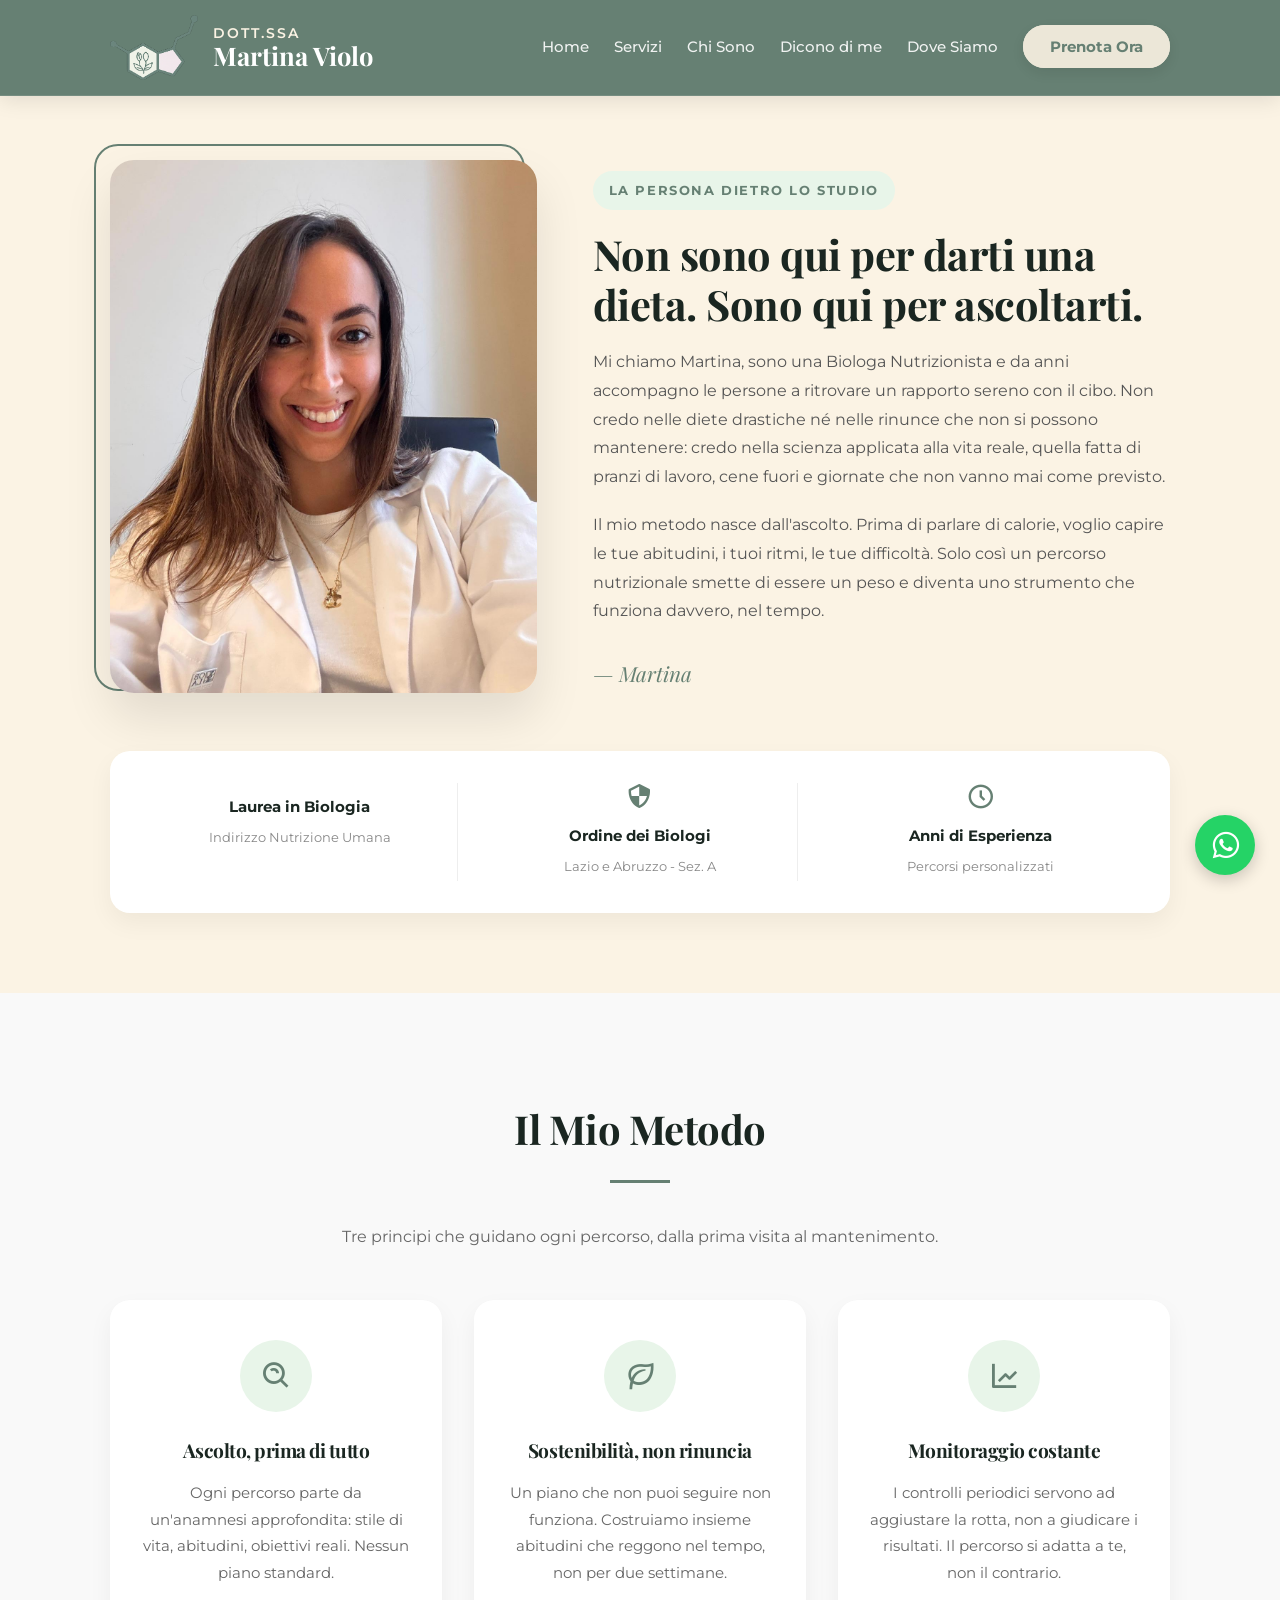
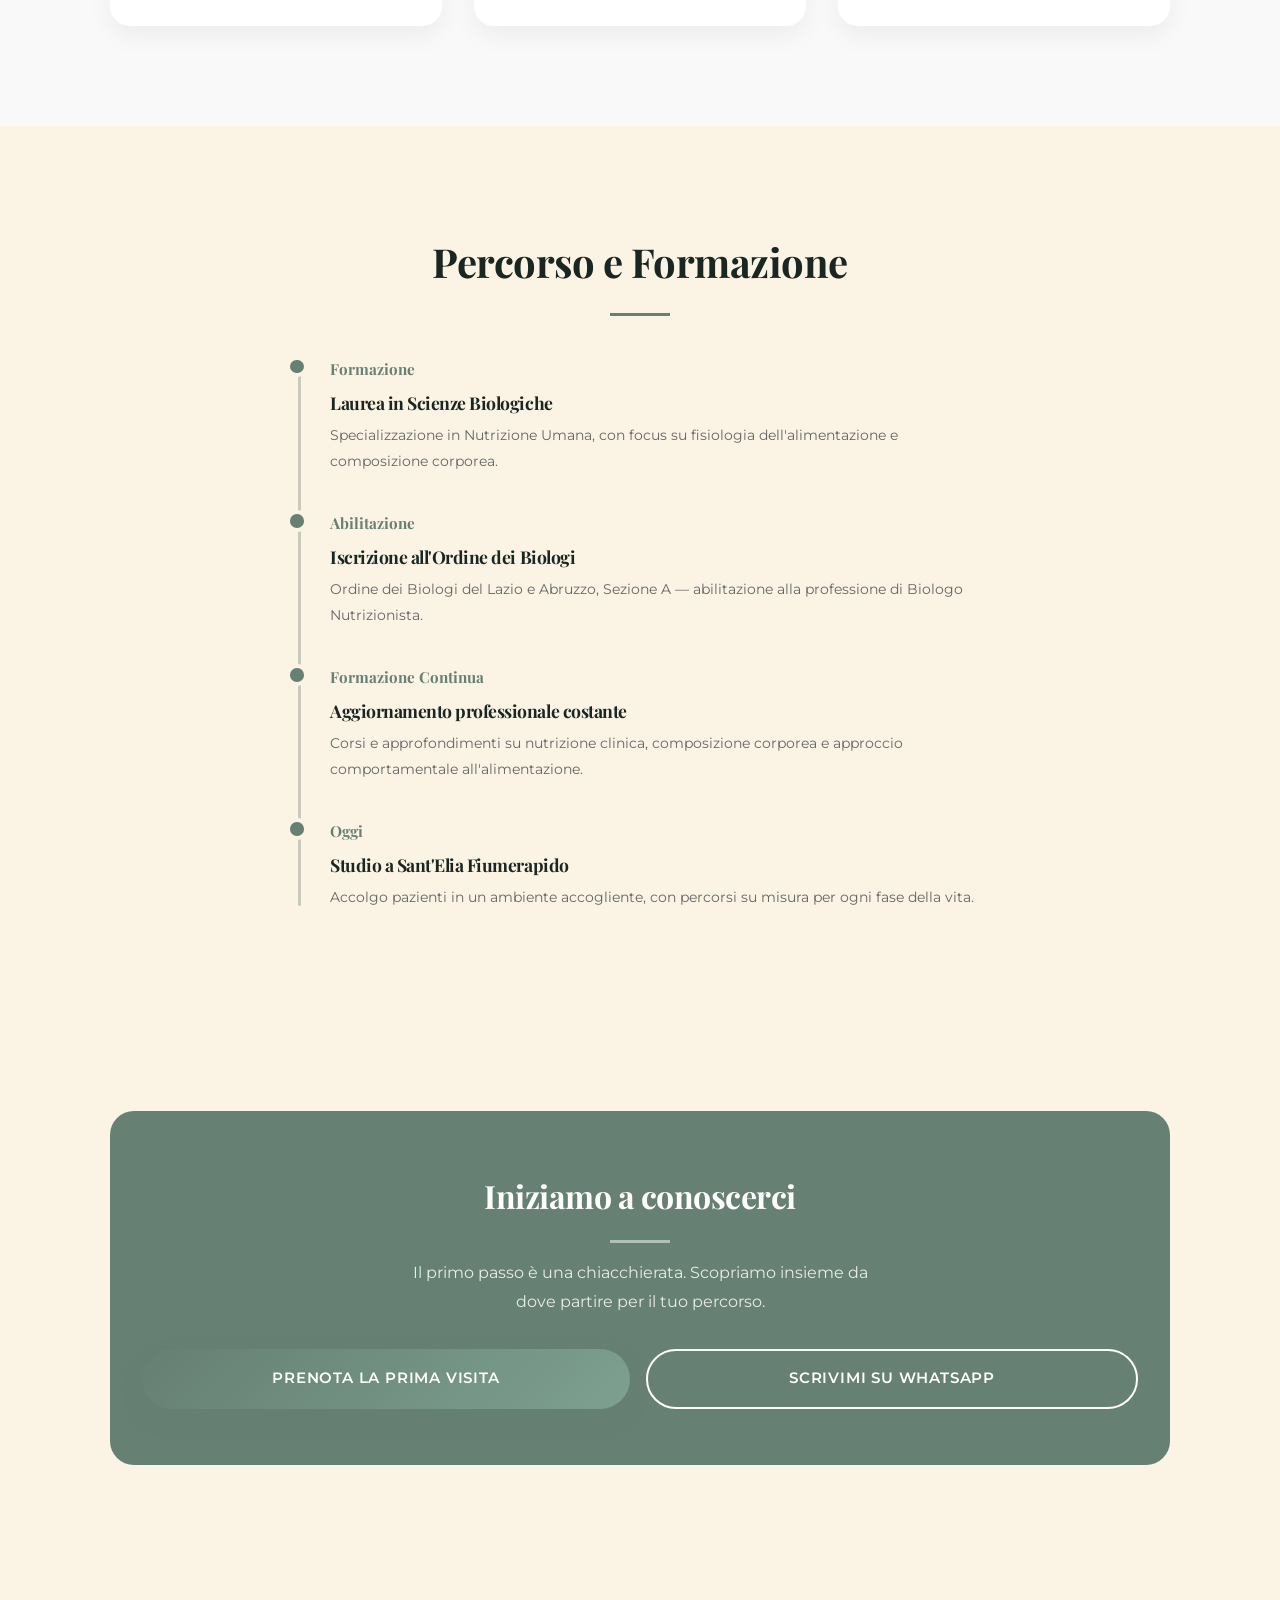
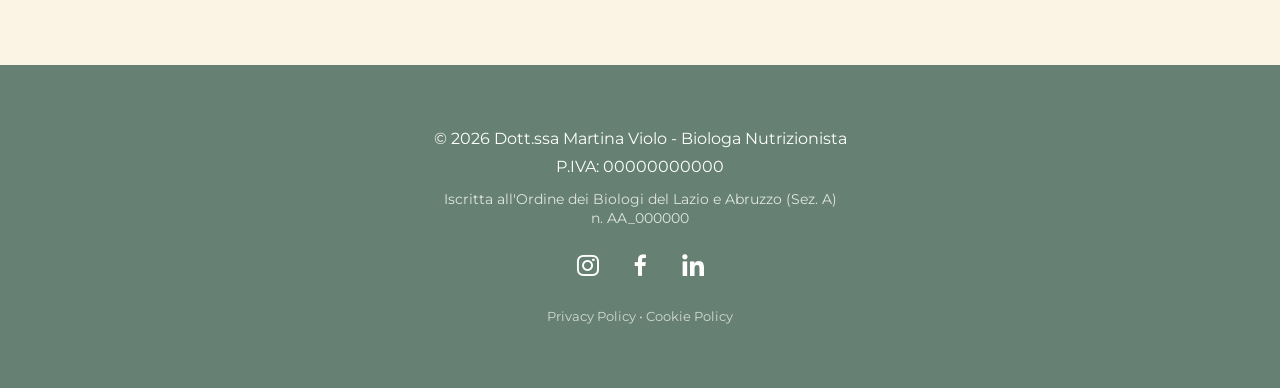
==== chi-sono.html @ 7b3d0c50 "Add files via upload" ====
<!DOCTYPE html>
<html lang="it">
<head>
    <meta charset="UTF-8">
    <meta name="viewport" content="width=device-width, initial-scale=1.0">
    <title>Chi Sono - Dott.ssa Martina Violo</title>
    <meta name="description" content="Scopri il percorso, la formazione e il metodo della Dott.ssa Martina Violo, Biologa Nutrizionista a Sant'Elia Fiumerapido.">
    <link rel="icon" type="image/png" href="img/favicon.png">
    <link rel="stylesheet" href="style.css">

    <link href="https://fonts.googleapis.com/css2?family=Montserrat:wght@300;400;600&family=Playfair+Display:ital,wght@0,400;0,700;1,400&display=swap" rel="stylesheet">

    <link href='https://unpkg.com/boxicons@2.1.4/css/boxicons.min.css' rel='stylesheet'>
    <link href="https://unpkg.com/aos@2.3.1/dist/aos.css" rel="stylesheet">

    <style>
        /* ============================================================
           STILE SPECIFICO PAGINA CHI SONO
           Riusa le variabili visive del sito: verde #668073, crema #FBF3E4,
           Playfair Display per i titoli, Montserrat per il corpo testo.
           ============================================================ */

        /* --- 1. HERO CHI SONO (foto + intro) --- */
        .about-hero {
            padding: 4rem 0 5rem;
        }
        .about-hero-grid {
            display: grid;
            grid-template-columns: 0.85fr 1.15fr;
            gap: 3.5rem;
            align-items: center;
        }
        .about-hero-photo {
            position: relative;
        }
        .about-hero-photo img {
            width: 100%;
            border-radius: 1.5rem;
            box-shadow: 0 1.5rem 3rem rgba(0,0,0,0.1);
            aspect-ratio: 4/5;
            object-fit: cover;
        }
        .about-hero-photo::before {
            content: '';
            position: absolute;
            top: -1rem; left: -1rem;
            width: 100%; height: 100%;
            border: 2px solid #668073;
            border-radius: 1.5rem;
            z-index: -1;
        }
        .about-hero-text .header-badge { margin-bottom: 1.2rem; }
        .about-hero-text h1 {
            font-size: 2.6rem;
            text-align: left;
            margin-bottom: 1.2rem;
            line-height: 1.2;
        }
        .about-hero-text p {
            color: #555;
            margin-bottom: 1.2rem;
        }
        .about-hero-text p:last-of-type { margin-bottom: 1.8rem; }
        .about-signature {
            font-family: 'Playfair Display', serif;
            font-style: italic;
            font-size: 1.3rem;
            color: #668073;
        }

        /* --- 2. STRISCIA CREDENZIALI --- */
        .credentials-strip {
            background: #FFFFFF;
            border-radius: 1.25rem;
            padding: 2rem;
            display: grid;
            grid-template-columns: repeat(3, 1fr);
            gap: 1.5rem;
            box-shadow: 0 0.625rem 1.56rem rgba(0,0,0,0.05);
            margin-top: 3rem;
        }
        .credential-item {
            text-align: center;
            padding: 0 1rem;
            border-right: 1px solid #eee;
        }
        .credential-item:last-child { border-right: none; }
        .credential-item i {
            font-size: 1.8rem;
            color: #668073;
            margin-bottom: 0.6rem;
            display: block;
        }
        .credential-item strong {
            display: block;
            color: #1A2621;
            font-size: 0.95rem;
            margin-bottom: 0.2rem;
        }
        .credential-item span {
            font-size: 0.8rem;
            color: #888;
        }

        /* --- 3. IL METODO (filosofia in 3 pilastri) --- */
        .method-grid {
            display: grid;
            grid-template-columns: repeat(3, 1fr);
            gap: 2rem;
        }
        .method-card {
            background: #FFFFFF;
            padding: 2.5rem 2rem;
            border-radius: 1.25rem;
            text-align: center;
            box-shadow: 0 0.625rem 1.56rem rgba(0,0,0,0.05);
            transition: transform 0.3s ease;
        }
        .method-card:hover { transform: translateY(-0.4rem); }
        .method-icon {
            width: 4.5rem; height: 4.5rem;
            background: #E8F5E9;
            border-radius: 50%;
            display: flex; align-items: center; justify-content: center;
            margin: 0 auto 1.3rem;
        }
        .method-icon i { font-size: 2rem; color: #668073; }
        .method-card h3 { font-size: 1.2rem; margin-bottom: 0.8rem; }
        .method-card p { color: #666; font-size: 0.92rem; }

        /* --- 4. PERCORSO DI FORMAZIONE (timeline) --- */
        .timeline {
            max-width: 700px;
            margin: 0 auto;
            position: relative;
            padding-left: 2.5rem;
        }
        .timeline::before {
            content: '';
            position: absolute;
            left: 0.5rem; top: 0.3rem; bottom: 0.3rem;
            width: 3px;
            background: #668073;
            opacity: 0.35;
            border-radius: 2px;
        }
        .timeline-item {
            position: relative;
            padding-bottom: 2.2rem;
        }
        .timeline-item:last-child { padding-bottom: 0; }
        .timeline-item::before {
            content: '';
            position: absolute;
            left: -2.5rem; top: 0.25rem;
            width: 0.85rem; height: 0.85rem;
            background: #668073;
            border-radius: 50%;
            box-shadow: 0 0 0 4px #FBF3E4;
        }
        .timeline-year {
            font-family: 'Playfair Display', serif;
            font-weight: 700;
            color: #668073;
            font-size: 0.95rem;
            margin-bottom: 0.2rem;
        }
        .timeline-item h4 {
            font-size: 1.1rem;
            color: #1A2621;
            margin-bottom: 0.3rem;
        }
        .timeline-item p {
            color: #666;
            font-size: 0.9rem;
            margin: 0;
        }

        /* --- 5. CTA FINALE --- */
        .about-cta {
            background: #668073;
            border-radius: 1.5rem;
            padding: 3.5rem 2rem;
            text-align: center;
            color: white;
        }
        .about-cta h2 {
            color: white;
            font-size: 2rem;
            margin-bottom: 1rem;
        }
        .about-cta h2::after { background: #FFFFFF; opacity: 0.5; }
        .about-cta p {
            color: rgba(255,255,255,0.85);
            max-width: 480px;
            margin: 0 auto 2rem;
        }
        .about-cta-buttons {
            display: flex;
            gap: 1rem;
            justify-content: center;
            flex-wrap: wrap;
        }
        .about-cta a.btn-outline {
            background: transparent;
            border: 2px solid #ffffff;
            color: #ffffff;
        }
        .about-cta a.btn-outline:hover {
            background: #ffffff;
            color: #668073;
            border-color: #ffffff;
        }

        /* --- RESPONSIVE --- */
        @media (max-width: 900px) {
            .about-hero-grid { grid-template-columns: 1fr; gap: 2rem; }
            .about-hero-photo { max-width: 360px; margin: 0 auto; }
            .about-hero-text h1 { text-align: center; font-size: 2.1rem; }
            .about-hero-text { text-align: center; }
            .credentials-strip { grid-template-columns: 1fr; }
            .credential-item { border-right: none; border-bottom: 1px solid #eee; padding-bottom: 1.2rem; }
            .credential-item:last-child { border-bottom: none; padding-bottom: 0; }
            .method-grid { grid-template-columns: 1fr; }
        }
    </style>
</head>
<body>

    <header>
        <div class="container">
            <a href="index.html" class="logo-link">
                <img src="img/logo.png" alt="Logo" class="logo-img">
                <div class="brand-text">
                    <span class="dott-title">Dott.ssa</span>
                    <span class="brand-name">Martina Violo</span>
                </div>
            </a>

            <div class="menu-toggle" id="mobile-menu">
                <i class='bx bx-menu'></i>
            </div>

            <nav class="nav-menu">
                <ul>
                    <li><a href="index.html">Home</a></li>
                    <li><a href="servizi.html">Servizi</a></li>
                    <li><a href="chi-sono.html" class="active">Chi Sono</a></li>
                    <li><a href="index.html#recensioni">Dicono di me</a></li>
                    <li><a href="index.html#contatti">Dove Siamo</a></li>
                    <li><a href="index.html#prenota" class="btn-prenota">Prenota Ora</a></li>
                </ul>
            </nav>
        </div>
    </header>

    <!-- ============================================================
         1. HERO: foto + presentazione diretta
         ============================================================ -->
    <section class="section-content about-hero">
        <div class="container">
            <div class="about-hero-grid">
                <div class="about-hero-photo" data-aos="zoom-in">
                    <img src="img/martina.jpeg" alt="Dott.ssa Martina Violo, Biologa Nutrizionista">
                </div>
                <div class="about-hero-text" data-aos="fade-up">
                    <span class="header-badge">La persona dietro lo studio</span>
                    <h1>Non sono qui per darti una dieta. Sono qui per ascoltarti.</h1>
                    <p>
                        Mi chiamo Martina, sono una Biologa Nutrizionista e da anni accompagno
                        le persone a ritrovare un rapporto sereno con il cibo. Non credo nelle
                        diete drastiche né nelle rinunce che non si possono mantenere: credo
                        nella scienza applicata alla vita reale, quella fatta di pranzi di
                        lavoro, cene fuori e giornate che non vanno mai come previsto.
                    </p>
                    <p>
                        Il mio metodo nasce dall'ascolto. Prima di parlare di calorie, voglio
                        capire le tue abitudini, i tuoi ritmi, le tue difficoltà. Solo così un
                        percorso nutrizionale smette di essere un peso e diventa uno strumento
                        che funziona davvero, nel tempo.
                    </p>
                    <span class="about-signature">— Martina</span>
                </div>
            </div>

            <div class="credentials-strip" data-aos="fade-up" data-aos-delay="100">
                <div class="credential-item">
                    <i class='bx bx-graduation'></i>
                    <strong>Laurea in Biologia</strong>
                    <span>Indirizzo Nutrizione Umana</span>
                </div>
                <div class="credential-item">
                    <i class='bx bx-shield-quarter'></i>
                    <strong>Ordine dei Biologi</strong>
                    <span>Lazio e Abruzzo - Sez. A</span>
                </div>
                <div class="credential-item">
                    <i class='bx bx-time-five'></i>
                    <strong>Anni di Esperienza</strong>
                    <span>Percorsi personalizzati</span>
                </div>
            </div>
        </div>
    </section>

    <!-- ============================================================
         2. IL METODO: tre pilastri della filosofia di lavoro
         ============================================================ -->
    <section class="section-content" style="background-color: #f9f9f9;">
        <div class="container">
            <h2 data-aos="fade-up">Il Mio Metodo</h2>
            <p style="text-align:center; max-width:600px; margin:0 auto 3rem auto; color:#666;" data-aos="fade-up" data-aos-delay="100">
                Tre principi che guidano ogni percorso, dalla prima visita al mantenimento.
            </p>

            <div class="method-grid">
                <div class="method-card" data-aos="fade-up">
                    <div class="method-icon"><i class='bx bx-search-alt'></i></div>
                    <h3>Ascolto, prima di tutto</h3>
                    <p>Ogni percorso parte da un'anamnesi approfondita: stile di vita, abitudini, obiettivi reali. Nessun piano standard.</p>
                </div>
                <div class="method-card" data-aos="fade-up" data-aos-delay="150">
                    <div class="method-icon"><i class='bx bx-leaf'></i></div>
                    <h3>Sostenibilità, non rinuncia</h3>
                    <p>Un piano che non puoi seguire non funziona. Costruiamo insieme abitudini che reggono nel tempo, non per due settimane.</p>
                </div>
                <div class="method-card" data-aos="fade-up" data-aos-delay="300">
                    <div class="method-icon"><i class='bx bx-line-chart'></i></div>
                    <h3>Monitoraggio costante</h3>
                    <p>I controlli periodici servono ad aggiustare la rotta, non a giudicare i risultati. Il percorso si adatta a te, non il contrario.</p>
                </div>
            </div>
        </div>
    </section>

    <!-- ============================================================
         3. PERCORSO DI FORMAZIONE: timeline verticale
         ============================================================ -->
    <section class="section-content">
        <div class="container">
            <h2 data-aos="fade-up">Percorso e Formazione</h2>

            <div class="timeline" data-aos="fade-up" data-aos-delay="100">
                <div class="timeline-item">
                    <div class="timeline-year">Formazione</div>
                    <h4>Laurea in Scienze Biologiche</h4>
                    <p>Specializzazione in Nutrizione Umana, con focus su fisiologia dell'alimentazione e composizione corporea.</p>
                </div>
                <div class="timeline-item">
                    <div class="timeline-year">Abilitazione</div>
                    <h4>Iscrizione all'Ordine dei Biologi</h4>
                    <p>Ordine dei Biologi del Lazio e Abruzzo, Sezione A — abilitazione alla professione di Biologo Nutrizionista.</p>
                </div>
                <div class="timeline-item">
                    <div class="timeline-year">Formazione Continua</div>
                    <h4>Aggiornamento professionale costante</h4>
                    <p>Corsi e approfondimenti su nutrizione clinica, composizione corporea e approccio comportamentale all'alimentazione.</p>
                </div>
                <div class="timeline-item">
                    <div class="timeline-year">Oggi</div>
                    <h4>Studio a Sant'Elia Fiumerapido</h4>
                    <p>Accolgo pazienti in un ambiente accogliente, con percorsi su misura per ogni fase della vita.</p>
                </div>
            </div>
        </div>
    </section>

    <!-- ============================================================
         4. CTA FINALE: invito alla prenotazione
         ============================================================ -->
    <section class="section-content">
        <div class="container">
            <div class="about-cta" data-aos="zoom-in">
                <h2>Iniziamo a conoscerci</h2>
                <p>Il primo passo è una chiacchierata. Scopriamo insieme da dove partire per il tuo percorso.</p>
                <div class="about-cta-buttons">
                    <a href="index.html#prenota" class="btn">Prenota la Prima Visita</a>
                    <a href="https://wa.me/393472796818?text=Salve%20Dott.ssa%20Violo,%20vorrei%20saperne%20di%20pi%C3%B9%20sul%20suo%20metodo." target="_blank" class="btn-outline">Scrivimi su WhatsApp</a>
                </div>
            </div>
        </div>
    </section>

    <footer>
        <div class="container">
            <div class="footer-content">
                <p>&copy; <span id="current-year"></span> Dott.ssa Martina Violo - Biologa Nutrizionista</p>
                <p class="p-iva">P.IVA: 00000000000</p>

                <p class="albo-text">
                    Iscritta all'Ordine dei Biologi del Lazio e Abruzzo (Sez. A) <br>
                    n. AA_000000
                </p>

                <div class="social-icons">
                    <a href="https://www.instagram.com/iltuoprofilo" target="_blank" title="Instagram">
                        <i class='bx bxl-instagram'></i>
                    </a>
                    <a href="https://www.facebook.com/iltuoprofilo" target="_blank" title="Facebook">
                        <i class='bx bxl-facebook'></i>
                    </a>
                    <a href="https://www.linkedin.com/in/iltuoprofilo" target="_blank" title="LinkedIn">
                        <i class='bx bxl-linkedin'></i>
                    </a>
                </div>

                <ul class="footer-links">
                    <li><a href="privacy.html">Privacy Policy</a> &bull; <a href="privacy.html#cookie-policy">Cookie Policy</a></li>
                </ul>
            </div>
        </div>
    </footer>

    <a href="https://wa.me/393472796818?text=Salve%20Dott.ssa%20Violo,%20vorrei%20informazioni." class="whatsapp-float" target="_blank">
        <i class='bx bxl-whatsapp'></i>
        <span class="whatsapp-msg">Scrivimi su WhatsApp</span>
    </a>

    <div class="mobile-sticky-bar">
        <a href="https://wa.me/393472796818" class="btn-sticky-whatsapp"><i class='bx bxl-whatsapp'></i> WhatsApp</a>
        <a href="index.html#prenota" class="btn-sticky-book">📅 Prenota Ora</a>
    </div>

    <script src="https://unpkg.com/aos@2.3.1/dist/aos.js"></script>
    <script>
      AOS.init({ duration: 1000, once: true, offset: 50 });
    </script>
    <script>
        const yearSpan = document.getElementById('current-year');
        if (yearSpan) yearSpan.textContent = new Date().getFullYear();

        const menuToggle = document.getElementById('mobile-menu');
        const navMenu = document.querySelector('.nav-menu');
        if (menuToggle) {
            menuToggle.addEventListener('click', () => {
                navMenu.classList.toggle('active');
                const icon = menuToggle.querySelector('i');
                if (navMenu.classList.contains('active')) {
                    icon.classList.remove('bx-menu'); icon.classList.add('bx-x');
                } else {
                    icon.classList.remove('bx-x'); icon.classList.add('bx-menu');
                }
            });
        }
    </script>

</body>
</html>
---- style.css ----
/* -----------------------------------------------------------
   FILE: style.css - VERSIONE DEFINITIVA (PULITA & FUNZIONANTE)
   ----------------------------------------------------------- */

/* --- 0. LOGICA ANTI-FLASH (FIX DISSOLVENZA) --- */

/* Stato Normale (Sito Visibile): Attiva la transizione */
body > *:not(#preloader) {
    opacity: 1;
    visibility: visible;
    transition: opacity 1.5s ease, visibility 1.5s ease;
}

/* Stato Caricamento (Sito Nascosto): Nascondi tutto subito */
body.is-loading > *:not(#preloader) {
    opacity: 0;
    visibility: hidden;
    transition: none; /* Nessun ritardo nel nascondere */
}

/* Quando togliamo la classe, il sito appare */
body {
    transition: opacity 1s ease;
}

/* --- 1. RESET E BASE --- */
* { margin: 0; padding: 0; box-sizing: border-box; }
html { scroll-behavior: smooth; overflow-x: hidden; font-size: 16px; }

body {
    font-family: 'Montserrat', sans-serif;
    background-color: #FBF3E4;
    /* Texture Carta */
    background-image: url("https://www.transparenttextures.com/patterns/cream-paper.png");
    background-attachment: fixed;
    color: #4a4a4a;
    line-height: 1.8;
    height: auto;
    overflow-x: hidden;
    position: relative;
}

h1, h2, h3, h4 {
    font-family: 'Playfair Display', serif;
    color: #1A2621;
    margin-top: 0;
    letter-spacing: -0.03rem;
}

strong, b { color: #668073; font-weight: 700; }

h2 {
    font-size: 2.5rem; text-align: center; margin-bottom: 2.5rem;
    position: relative; width: 100%;
}
h2::after {
    content: ''; display: block; width: 3.75rem; height: 0.2rem;
    background: #668073; margin: 0.94rem auto 0;
}

.container { max-width: 68.75rem; margin: 0 auto; padding: 0 1.25rem; }

/* --- 2. HEADER E NAVIGAZIONE --- */
header {
    background-color: #668073;
    backdrop-filter: blur(10px); -webkit-backdrop-filter: blur(10px);
    padding: 0.94rem 0;
    position: sticky; top: 0; z-index: 1000;
    box-shadow: 0 0.25rem 1.25rem rgba(0,0,0,0.1);
    border-bottom: 1px solid rgba(255,255,255,0.1);
}
header .container { display: flex; justify-content: space-between; align-items: center; }

.logo-link { display: flex; align-items: center; gap: 0.94rem; text-decoration: none; }
.logo-img { height: 4.06rem; width: auto; transition: transform 0.3s ease; }
.logo-link:hover .logo-img { transform: rotate(-10deg) scale(1.1); }

.brand-text { display: flex; flex-direction: column; justify-content: center; line-height: 1.1; }
.dott-title { font-family: 'Montserrat', sans-serif; font-size: 0.85rem; text-transform: uppercase; letter-spacing: 0.125rem; color: #FBF3E4; font-weight: 600; }
.brand-name { font-family: 'Playfair Display', serif; font-size: 1.6rem; font-weight: 700; color: #FFFFFF; }

/* Menu Desktop */
.nav-menu ul { list-style: none; display: flex; gap: 1.56rem; align-items: center; }
.nav-menu a { text-decoration: none; color: #FFFFFF; font-weight: 500; position: relative; padding-bottom: 0.3rem; font-size: 0.95rem; opacity: 0.9; }
.nav-menu a:hover { opacity: 1; }
.nav-menu a::after { content: ''; position: absolute; width: 0; height: 2px; bottom: 0; left: 0; background-color: #FBF3E4; transition: width 0.3s ease-in-out; }
.nav-menu a:hover::after { width: 100%; }

.menu-toggle { display: none; font-size: 2rem; color: #FFFFFF; cursor: pointer; }

.nav-menu .btn-prenota {
    background: #FBF3E4; color: #668073 !important; padding: 0.625rem 1.56rem;
    border-radius: 1.56rem; font-weight: 700; border: 2px solid #FBF3E4; 
    box-shadow: 0 0.3rem 0.94rem rgba(0,0,0,0.1); transition: all 0.3s;
}
.nav-menu .btn-prenota:hover {
    transform: translateY(-0.125rem); background: transparent;
    color: #FFFFFF !important; border: 2px solid #FFFFFF;
}
.nav-menu .btn-prenota::after { display: none !important; }

/* --- 3. HERO SECTION --- */
#hero { background-color: transparent; padding: 6.25rem 0 5rem 0; position: relative; overflow: hidden; }
.hero-container { display: flex; align-items: center; justify-content: space-between; gap: 3.125rem; }
.hero-text { flex: 1; animation: fadeUp 1s ease-out; }
.hero-text h1 { font-size: 3rem; line-height: 1.1; margin-bottom: 1.25rem; color: #2F3E35; }
.hero-text p { font-size: 1.1rem; color: #4a5e54; margin-bottom: 1.875rem; }

.hero-buttons { 
    display: flex; gap: 0.625rem; flex-wrap: nowrap; 
    align-items: center; width: 100%; justify-content: flex-start; /* Corretto allineamento */
}

.hero-image-wrapper { flex: 1; position: relative; display: flex; justify-content: center; }
.hero-img {
    width: 100%; max-width: 25rem; border-radius: 1.875rem 0 1.875rem 0;
    box-shadow: 1.25rem 1.25rem 0px rgba(102, 128, 115, 0.15);
    z-index: 2; position: relative; transition: transform 0.5s;
}
.hero-img:hover { transform: scale(1.02); }
.blob-bg {
    position: absolute; top: 50%; left: 50%; transform: translate(-50%, -50%);
    width: 25rem; height: 25rem; background-color: #E8F5E9; z-index: 1;
    border-radius: 60% 40% 30% 70% / 60% 30% 70% 40%; animation: morphing 8s ease-in-out infinite;
}

/* --- 4. BOTTONI GLOBALI --- */
.btn, .btn-hero, .btn-full, .btn-submit, .btn-home, button[type="submit"], .btn-outline {
    display: inline-flex !important; justify-content: center !important; 
    align-items: center !important; text-align: center !important;
    border-radius: 3.125rem !important; cursor: pointer; transition: all 0.3s ease;
    text-transform: uppercase; letter-spacing: 0.05rem; font-weight: 600;
    flex: 1; min-height: 3.75rem !important; 
    padding: 0 clamp(0.3rem, 2vw, 1.25rem) !important;
    font-size: clamp(0.7rem, 2.5vw, 0.95rem) !important;
    white-space: normal !important; line-height: 1.1 !important; text-decoration: none !important; 
}

.btn, .btn-hero, .btn-full {
    background: linear-gradient(135deg, #668073 0%, #7da090 100%);
    color: #FFFFFF; border: none; box-shadow: 0 0.625rem 1.25rem rgba(102, 128, 115, 0.2);
}
.btn-outline {
    background: transparent; border: 2px solid #668073; color: #668073;
}
.btn:hover, .btn-outline:hover {
    background: linear-gradient(135deg, #1A2621 0%, #2F3E35 100%);
    color: #FFFFFF; transform: translateY(-0.18rem);
    box-shadow: 0 0.94rem 1.875rem rgba(102, 128, 115, 0.35); border-color: transparent;
}

/* --- 5. PRELOADER --- */
body.no-scroll { overflow: hidden; }

#preloader {
    position: fixed; top: 0; left: 0; width: 100%; height: 100%;
    background-color: #668073; z-index: 999999;
    display: flex; justify-content: center; align-items: center; flex-direction: column;
    transition: height 2.5s cubic-bezier(0.87, 0, 0.13, 1), opacity 1s ease;
}
.preloader-content {
    text-align: center; color: #FFFFFF; position: relative; z-index: 10;
    opacity: 0; animation: slowReveal 1.5s ease forwards 0.5s; transition: opacity 1s ease;
}
.preload-name {
    font-family: 'Pinyon Script', cursive; font-size: clamp(3.5rem, 8vw, 6rem);
    font-weight: 400; margin: 0; line-height: 1.2; color: #FFFFFF;
}
.preload-sub {
    font-family: 'Montserrat', sans-serif; font-size: 0.75rem; text-transform: uppercase;
    letter-spacing: 0.375rem; margin-top: 0.625rem; opacity: 0.9;
}
.preload-counter {
    position: absolute; bottom: 2rem; right: 2rem;
    font-family: 'Montserrat', sans-serif; color: #fff; font-weight: 300;
    font-size: clamp(2rem, 4vw, 3.5rem); opacity: 0; z-index: 10;
    animation: slowReveal 1.5s ease forwards 0.5s; transition: opacity 0.8s ease;
}
#preloader.fade-text .preloader-content,
#preloader.fade-text .preload-counter { opacity: 0 !important; animation: none; }

@keyframes slowReveal { from { opacity: 0; transform: translateY(15px); } to { opacity: 1; transform: translateY(0); } }
@keyframes fadeUp { from { opacity: 0; transform: translateY(1.25rem); } to { opacity: 1; transform: translateY(0); } }
@keyframes morphing { 0% { border-radius: 60% 40% 30% 70% / 60% 30% 70% 40%; } 50% { border-radius: 30% 60% 70% 40% / 50% 60% 30% 60%; } 100% { border-radius: 60% 40% 30% 70% / 60% 30% 70% 40%; } }

/* --- 6. SEZIONI VARIE --- */
.section-content { padding: 6.25rem 0; }
.marquee-container {
    background: #668073; color: #FBF3E4; padding: 0.94rem 0; overflow: hidden;
    white-space: nowrap; border-top: 1px solid rgba(255,255,255,0.1); 
    border-bottom: 1px solid rgba(255,255,255,0.1); transform: rotate(-2deg); 
    width: 105%; margin-left: -2.5%; margin-bottom: 3.125rem;
}
.marquee-content { display: inline-block; animation: scrollText 20s linear infinite; }
.marquee-content span { font-family: 'Playfair Display', serif; font-size: 1.5rem; font-weight: 700; text-transform: uppercase; letter-spacing: 0.125rem; margin-right: 0; }
@keyframes scrollText { 0% { transform: translateX(0); } 100% { transform: translateX(-50%); } }

/* Bento Grid */
.bento-grid { display: grid; grid-template-columns: 1.5fr 1fr 1fr; grid-template-rows: 15.625rem 15.625rem; gap: 1.25rem; margin-top: 2.5rem; }
.bento-item { background: #fff; border-radius: 1.875rem; padding: 1.875rem; overflow: hidden; position: relative; box-shadow: 0 0.625rem 1.875rem rgba(102, 128, 115, 0.1); }
.bento-photo { grid-column: 1 / 2; grid-row: 1 / 3; padding: 0; }
.bento-photo img { width: 100%; height: 100%; object-fit: cover; }
.bento-text { grid-column: 2 / 4; background-color: #FBF3E4; display: flex; flex-direction: column; justify-content: center; }
.bento-stat { background-color: #668073; color: white; display: flex; flex-direction: column; align-items: center; justify-content: center; }
.bento-quote { display: flex; flex-direction: column; justify-content: center; align-items: center; text-align: center; border: 2px solid #FBF3E4; }
.big-number { font-size: 3.5rem; font-weight: 800; line-height: 1; }

/* Wizard Prenotazione */
.wizard-container { max-width: 43.75rem; margin: 0 auto; background: #FFFFFF; padding: 3.125rem; border-radius: 1.25rem; box-shadow: 0 0.94rem 2.5rem rgba(102, 128, 115, 0.1); }
/* --- CORREZIONE: VISIBILITÀ STEP --- */

/* 1. Regola Base: Le scatole sono visibili di default (così si vedono nella pag. Servizi) */
.step-box { 
    display: block; 
    animation: fadeUp 0.5s; 
}

/* 2. MA se siamo dentro il Wizard Prenotazione, nascondile (finché non diventano active) */
.wizard-container .step-box { 
    display: none; 
}

/* 3. Mostra lo step attivo dentro il wizard */
.wizard-container .step-box.active { 
    display: block; 
}
.scelta-servizio { display: flex; gap: 1.25rem; margin-top: 1.25rem; }
.btn-card { flex: 1; background: #ffffff; padding: 1.875rem; border-radius: 1.25rem; cursor: pointer; transition: 0.3s ease; box-shadow: 0 0.625rem 1.56rem rgba(0,0,0,0.05); }
.btn-card:hover { background: #668073; color: #fff; }

/* Calendario & Orari */
.calendar-wrapper { padding: 1.25rem; max-width: 25rem; margin: 0 auto; }
.calendar-header { display: flex; justify-content: space-between; margin-bottom: 0.94rem; }
.calendar-grid { display: grid; grid-template-columns: repeat(7, 1fr); gap: 0.31rem; text-align: center; }
.day-box { height: 2.375rem; display: flex; justify-content: center; align-items: center; border-radius: 50%; cursor: pointer; }
.day-box.selected { background-color: #668073; color: white; }
.day-box.disabled { color: #ccc; cursor: not-allowed; }
.orari-grid { display: grid; grid-template-columns: repeat(auto-fill, minmax(5rem, 1fr)); gap: 0.625rem; }
.btn-ora { background: white; border: 1px solid #ddd; padding: 0.625rem; border-radius: 0.625rem; cursor: pointer; }
.btn-ora:hover { background: #eee; }
.btn-ora.gold { border: 2px solid #668073; background: #E8F5E9; font-weight: bold; }
/* --- FIX CALENDARIO DESKTOP (PC) --- */
/* Questo serve per far stare i giorni in riga su computer */
.calendar-weekdays {
    display: grid;                          /* Attiva la griglia */
    grid-template-columns: repeat(7, 1fr);  /* Crea 7 colonne uguali */
    text-align: center;
    font-weight: 600;
    margin-bottom: 10px;
    width: 100%;
}

/* Assicuriamoci che anche i giorni della settimana si comportino bene */
.calendar-weekdays div {
    text-align: center;
    text-transform: uppercase;
    font-size: 0.85rem;
    letter-spacing: 1px;
    color: #1A2621;
}
/* --- LAYOUT CONTATTI (ALTEZZA DINAMICA) --- */
.contact-wrapper { 
    display: flex;
    justify-content: space-between;
    
    /* QUESTA È LA CHIAVE: 'stretch' obbliga i due box ad avere la stessa altezza */
    align-items: stretch; 
    
    gap: 2.5rem;
    margin-top: 1.875rem; 
    width: 100%;
}

.contact-info { 
    flex: 0 0 45%; /* Il testo occupa il 45% della larghezza */
    
    /* Opzionale: se vuoi il testo centrato verticalmente rispetto alla mappa */
    display: flex;
    flex-direction: column;
    justify-content: center; 
}

.map-container {
    flex: 1; /* La mappa riempie lo spazio restante */
    position: relative;
    width: 100%;
    
    /* IMPORTANTE: Togliamo l'altezza fissa (25rem) */
    height: auto;  
    
    /* Assicuriamo che si estenda per coprire l'altezza del gemello (testo) */
    min-height: 100%; 
    
    background-color: #eeeeee;
    border-radius: 1.25rem;
    overflow: hidden;
    box-shadow: 0 0.625rem 1.875rem rgba(0,0,0,0.1);
}

.map-placeholder {
    position: absolute; top: 0; left: 0; width: 100%; height: 100%;
    background-color: #e0e0e0; z-index: 20; 
    display: flex; flex-direction: column;
    justify-content: center; align-items: center; text-align: center; padding: 1.25rem;
}

/* Assicuriamo che la mappa interna copra tutto lo spazio disponibile */
.map-container iframe {
    position: absolute;
    top: 0; left: 0;
    width: 100%; height: 100%;
}

/* MOBILE: Torniamo a colonna e diamo un'altezza fissa alla mappa sennò sparisce */
@media (max-width: 768px) {
    .contact-wrapper {
        flex-direction: column;
    }
    .map-container {
        height: 20rem; /* Su mobile serve un'altezza fissa */
        min-height: 20rem;
    }
}
/* Footer */
footer { background-color: #668073; color: #FFFFFF; padding: 3.75rem 0; margin-top: 6.25rem; text-align: center; }
.footer-links { display: flex; justify-content: center; gap: 1.56rem; list-style: none; padding: 0; margin-top: 1rem; }
.footer-links a { color: #fff; text-decoration: none; }

/* Cookie & Whatsapp */
/* --- COOKIE BANNER STYLE --- */
.cookie-banner {
    position: fixed; 
    bottom: -100%; 
    left: 0; 
    width: 100%; 
    background-color: #FFFFFF;
    box-shadow: 0 -0.625rem 1.875rem rgba(0,0,0,0.15); 
    padding: 1.875rem 1.25rem; /* 30px 20px */
    z-index: 9999;
    transition: bottom 0.5s cubic-bezier(0.25, 0.8, 0.25, 1); 
    border-top: 0.31rem solid #668073;
    display: flex;
    justify-content: center;
}

.cookie-banner.show { 
    bottom: 0; 
}

.cookie-content { 
    max-width: 68.75rem; 
    width: 100%;
    margin: 0 auto; 
    display: flex; 
    flex-direction: row; /* Allineato orizzontalmente su Desktop */
    align-items: center; 
    justify-content: space-between;
    gap: 1.25rem; 
    text-align: left; 
}

.cookie-content h3 {
    margin-bottom: 0.5rem;
    font-size: 1.2rem;
    color: #668073;
}

.cookie-content p {
    font-size: 0.9rem;
    margin: 0;
    max-width: 40rem;
}

.cookie-buttons { 
    display: flex; 
    gap: 0.94rem; 
    flex-shrink: 0; /* Impedisce ai bottoni di schiacciarsi */
}

.btn-cookie-full { 
    background: linear-gradient(135deg, #668073 0%, #7da090 100%); 
    color: white; 
    border: none; 
    padding: 0.75rem 1.875rem; 
    border-radius: 3.125rem; 
    cursor: pointer; 
    font-weight: 600; 
}

.btn-cookie-outline { 
    background-color: transparent; 
    border: 2px solid #668073; 
    color: #668073; 
    padding: 0.75rem 1.875rem; 
    border-radius: 3.125rem; 
    cursor: pointer; 
    font-weight: 600; 
}

/* Mobile Responsiveness per il Banner */
@media (max-width: 768px) {
    .cookie-content { 
        flex-direction: column; 
        text-align: center; 
    }
    
    .cookie-buttons { 
        width: 100%;
        justify-content: center;
        margin-top: 1rem;
    }
}
.whatsapp-float { position: fixed; bottom: 1.56rem; right: 1.56rem; background: #25D366; color: white; height: 3.75rem; min-width: 3.75rem; border-radius: 3.75rem; display: flex; justify-content: flex-start; align-items: center; font-size: 2.2rem; z-index: 2000; overflow: hidden; transition: min-width 0.35s ease, padding 0.35s ease; padding: 0 0.6rem; box-shadow: 0 0.3rem 1rem rgba(0,0,0,0.2); }
.whatsapp-float i { flex-shrink: 0; width: 2.55rem; height: 3.75rem; display: flex; align-items: center; justify-content: center; }
.whatsapp-msg { display: inline-block; max-width: 0; overflow: hidden; white-space: nowrap; font-size: 0.95rem; font-family: 'Montserrat', sans-serif; font-weight: 600; transition: max-width 0.35s ease, padding-right 0.35s ease; }
.whatsapp-float:hover { min-width: 14.5rem; }
.whatsapp-float:hover .whatsapp-msg { max-width: 11rem; padding-right: 0.3rem; }

/* MOBILE */
@media (max-width: 768px) {
    header .container { flex-wrap: wrap; }
    .nav-menu { display: none; width: 100%; margin-top: 1rem; background: #556b60; border-radius: 1rem; padding: 1rem; }
    .nav-menu.active { display: block; animation: fadeUp 0.3s; }
    .nav-menu ul { flex-direction: column; }
    .menu-toggle { display: block; }
    
    .hero-container { flex-direction: column-reverse; text-align: center; }
    .hero-buttons { justify-content: center; }
    .bento-grid { grid-template-columns: 1fr; grid-template-rows: auto; }
    .bento-photo { height: 18rem; }
    .bento-text { grid-column: auto; }
    .scelta-servizio { flex-direction: column; }
    .contact-wrapper { flex-direction: column; }
    .mobile-sticky-bar { display: flex; position: fixed; bottom: 0; left: 0; width: 100%; background: rgba(255,255,255,0.95); padding: 0.6rem; z-index: 9999; border-top: 1px solid #eee; gap: 0.5rem; }
    .mobile-sticky-bar a { flex: 1; text-align: center; padding: 0.75rem; border-radius: 2rem; text-decoration: none; font-weight: bold; }
    .btn-sticky-whatsapp { background: #25D366; color: white; }
    .btn-sticky-book { background: #668073; color: white; }
}
@media (min-width: 768px) { .mobile-sticky-bar { display: none; } }

/* --- FIX CALENDARIO MOBILE (DEFINITIVO) --- */
@media (max-width: 600px) {
    
    /* 1. Spazi ridotti al minimo nel contenitore */
    .wizard-container {
        padding: 1rem 0.5rem !important;
        width: 100% !important;
    }

    .calendar-wrapper {
        padding: 0 !important;
        margin: 0 !important;
        width: 100% !important;
    }

    /* 2. FIX FONDAMENTALE: Intestazione Giorni (L, M, M...) in GRIGLIA */
    .calendar-weekdays {
        display: grid !important;              /* Era questo che mancava! */
        grid-template-columns: repeat(7, 1fr) !important; /* 7 colonne uguali */
        text-align: center !important;
        margin-bottom: 0.5rem !important;
        gap: 2px !important;
    }

    /* 3. Griglia dei numeri */
    .calendar-grid {
        display: grid !important;
        grid-template-columns: repeat(7, 1fr) !important;
        gap: 2px !important; 
    }

    /* 4. Giorni (numeri) più piccoli */
    .day-box {
        height: 2.2rem !important;
        width: 100% !important; 
        display: flex !important;
        justify-content: center !important;
        align-items: center !important;
        font-size: 0.9rem !important;
        border-radius: 0.4rem !important;
    }

    /* --- IL TRUCCO DELLE LETTERE SINGOLE --- */
    /* A. Nascondiamo il testo originale (Lun, Mar...) */
    .calendar-weekdays div {
        color: transparent !important;
        position: relative; 
        height: 2rem;
        display: flex; 
        justify-content: center; 
        align-items: center;
    }

    /* B. Creiamo la lettera singola che si sovrappone */
    .calendar-weekdays div::after {
        position: absolute;
        top: 50%; left: 50%;
        transform: translate(-50%, -50%); 
        color: #668073; 
        font-weight: bold;
        font-size: 0.9rem;
        visibility: visible;
    }

    /* C. Assegniamo la lettera giusta */
    .calendar-weekdays div:nth-child(1)::after { content: 'L'; } 
    .calendar-weekdays div:nth-child(2)::after { content: 'M'; } 
    .calendar-weekdays div:nth-child(3)::after { content: 'M'; } 
    .calendar-weekdays div:nth-child(4)::after { content: 'G'; } 
    .calendar-weekdays div:nth-child(5)::after { content: 'V'; } 
    .calendar-weekdays div:nth-child(6)::after { content: 'S'; } 
    .calendar-weekdays div:nth-child(7)::after { content: 'D'; } 

    /* Intestazione e frecce */
    .calendar-header h3 { font-size: 1.1rem !important; margin: 0 !important; }
    .btn-cal-nav { padding: 0.2rem 0.8rem !important; }
}
/* --- FIX FINALE: BOTTONE ORARI E FORM PULITO --- */

@media (max-width: 600px) {

    /* --- 1. SISTEMIAMO IL BOTTONE "MOSTRA TUTTI GLI ORARI" --- */
    /* Lo selezioniamo specificamente dentro lo step-3 */
    #step-3 .btn-outline {
        margin-top: 1.5rem !important;      /* Stacca il bottone dagli orari sopra */
        margin-bottom: 1rem !important;
        width: auto !important;             /* Smette di allargarsi al 100% */
        display: inline-block !important;   /* Diventa compatto */
        padding: 0.8rem 1.5rem !important;  /* Spaziatura interna equilibrata */
        font-size: 0.8rem !important;       /* Testo più piccolo ed elegante */
        max-width: 80% !important;          /* Non superare mai l'80% dello schermo */
        
        /* Centriamo il bottone */
        margin-left: auto !important;
        margin-right: auto !important;
        display: block !important;          /* Necessario per il margin auto */
    }

    /* --- 2. RESTYLING TOTALE DEL FORM (PULIZIA E ORDINE) --- */
    
    .form-finale {
        display: flex !important;
        flex-direction: column !important;  /* Obbliga tutto in colonna verticale */
        gap: 0 !important;                  /* Gestiamo lo spazio noi sotto */
        text-align: left !important;        /* Testo allineato a sinistra per leggibilità */
    }

    /* Etichette (Nome, Email, ecc.) */
    .form-finale label {
        display: block !important;
        margin-top: 1rem !important;        /* Spazio sopra ogni etichetta */
        margin-bottom: 0.4rem !important;   /* Spazio tra etichetta e campo */
        font-size: 0.9rem !important;
        font-weight: 600 !important;
        color: #1A2621 !important;
    }

    /* I campi dove si scrive */
    .form-finale input[type="text"],
    .form-finale input[type="email"],
    .form-finale input[type="tel"] {
        width: 100% !important;             /* Occupa tutta la larghezza */
        padding: 0.8rem !important;         /* Più spazio interno per scrivere comodi */
        background-color: #ffffff !important; 
        border: 1px solid #ccc !important;  /* Bordo grigio chiaro definito */
        border-radius: 0.5rem !important;   /* Angoli arrotondati */
        font-size: 1rem !important;         /* Testo leggibile (evita zoom su iPhone) */
        margin-bottom: 0.2rem !important;
        box-shadow: none !important;
        height: auto !important;            /* Resetta altezze strane */
    }

    /* Checkbox Privacy più ordinata */
    .privacy-box {
        margin-top: 1.5rem !important;
        display: flex !important;
        align-items: flex-start !important;
        gap: 0.5rem !important;
    }
    
    .privacy-box input {
        margin-top: 0.3rem !important;      /* Allinea la spunta col testo */
        width: 1.2rem !important;           /* Spunta un po' più grande */
        height: 1.2rem !important;
    }

    .privacy-box label {
        margin-top: 0 !important;           /* Reset margin per il testo privacy */
        font-size: 0.8rem !important;
        line-height: 1.3 !important;
        font-weight: 400 !important;
    }
    
    /* Bottone Invia Richiesta */
    .form-finale button[type="submit"] {
        margin-top: 1.5rem !important;
        width: 100% !important;             /* Bello largo su mobile per essere cliccato facile */
        padding: 1rem !important;
    }
}
/* --- FIX WHATSAPP FINALE --- */

/* 1. DESKTOP: Rimuovi sottolineatura (linea sotto il testo) */
.whatsapp-float, 
.whatsapp-float:hover, 
.whatsapp-float:visited {
    text-decoration: none !important;
    border: none !important;
}

/* Rimuove sottolineatura anche dal testo interno se presente */
.whatsapp-msg {
    text-decoration: none !important;
}

/* 2. MOBILE: Nascondi il pallino flottante (visto che c'è la barra sotto) */
@media (max-width: 768px) {
    .whatsapp-float {
        display: none !important;
        visibility: hidden !important;
        opacity: 0 !important;
        pointer-events: none !important;
    }
}


/* --- 6. PREZZI --- */
/* -----------------------------------------------------------
   AGGIUNTA: STILE PAGINA SERVIZI (MISSING CSS)
   ----------------------------------------------------------- */

/* 1. Intestazione Pagina Servizi */
.page-header {
    text-align: center;
    padding: 3rem 0 2rem 0;
}

.header-badge {
    display: inline-block;
    background-color: #E8F5E9; /* Verde chiarissimo */
    color: #668073;            /* Verde scuro */
    padding: 0.5rem 1rem;
    border-radius: 2rem;
    font-size: 0.8rem;
    font-weight: 700;
    text-transform: uppercase;
    letter-spacing: 0.1rem;
    margin-bottom: 1rem;
}

.page-header h1 {
    font-size: 2.5rem;
    margin-bottom: 1rem;
}

.page-header p {
    color: #666;
    max-width: 600px;
    margin: 0 auto;
}

/* 2. Griglia delle Card */
.pricing-grid {
    display: flex;
    justify-content: center;
    gap: 2rem;
    flex-wrap: wrap; /* Per andare a capo su schermi piccoli */
    margin-top: 2rem;
}

/* 3. Stile della Card */
.pricing-card {
    background: #FFFFFF;
    border-radius: 1.875rem; /* 30px come nella home */
    padding: 2.5rem;
    width: 100%;
    max-width: 22rem; /* Larghezza massima card */
    position: relative;
    box-shadow: 0 0.625rem 1.875rem rgba(102, 128, 115, 0.1);
    border: 2px solid transparent; /* Bordo invisibile per default */
    transition: all 0.3s ease;
    display: flex;
    flex-direction: column;
}

.pricing-card:hover {
    transform: translateY(-5px);
    box-shadow: 0 1rem 2rem rgba(102, 128, 115, 0.2);
}

/* 4. Card "Popolare" (Prima Visita) */
.pricing-card.popular {
    border: 2px solid #668073; /* Bordo verde per evidenziarla */
    background: #FAFAFA;
}

.tag-popolare {
    position: absolute;
    top: -12px;
    left: 50%;
    transform: translateX(-50%);
    background-color: #668073;
    color: #FFFFFF;
    padding: 0.4rem 1rem;
    border-radius: 1rem;
    font-size: 0.75rem;
    font-weight: 700;
    text-transform: uppercase;
    letter-spacing: 1px;
    white-space: nowrap;
}

/* 5. Contenuto Card */
.card-header h3 {
    font-size: 1.8rem;
    margin-bottom: 0.3rem;
    color: #1A2621;
}

.subtitle {
    font-size: 0.9rem;
    color: #888;
    margin-bottom: 1.5rem;
}

.price {
    font-family: 'Playfair Display', serif;
    font-size: 2.5rem;
    color: #668073;
    font-weight: 700;
    margin-bottom: 1.5rem;
}

.period {
    font-family: 'Montserrat', sans-serif;
    font-size: 0.9rem;
    color: #999;
    font-weight: 400;
}

/* 6. Lista caratteristiche */
.features-list {
    list-style: none;
    margin-bottom: 2rem;
    text-align: left;
    flex-grow: 1; /* Spinge il bottone in fondo */
}

.features-list li {
    margin-bottom: 0.8rem;
    color: #555;
    display: flex;
    align-items: center;
    gap: 0.6rem;
    font-size: 0.95rem;
}

.features-list i {
    color: #668073;
    font-size: 1.2rem;
}

/* 7. Box Info Extra (in fondo alla pagina) */
.info-box-extra {
    background-color: #fff;
    border-radius: 1.25rem;
    padding: 2rem;
    margin-top: 3rem;
    text-align: center;
    max-width: 800px;
    margin-left: auto;
    margin-right: auto;
    box-shadow: 0 5px 15px rgba(0,0,0,0.05);
    border-left: 5px solid #668073;
}

/* MOBILE RESPONSIVE */
@media (max-width: 768px) {
    .page-header h1 { font-size: 2rem; }
    .pricing-grid { flex-direction: column; align-items: center; }
    .pricing-card { width: 100%; max-width: 100%; }
}

/* --- FIX CENTRATURA SCROLL (ANCHOR) - VERSIONE CORRETTA --- */

section, 
.section-content, 
#recensioni, 
#chi-sono, 
#contatti, 
#prenota {
    /* Invece di usare vh (percentuale schermo), usiamo un valore fisso */
    /* 120px è circa l'altezza del menu + un po' di aria */
    scroll-margin-top: 120px !important; 
}

/* Su MOBILE il menu è più piccolo, quindi riduciamo lo spazio */
@media (max-width: 768px) {
    section, 
    .section-content,
    #recensioni, 
    #chi-sono, 
    #contatti, 
    #prenota {
        scroll-margin-top: 100px !important; 
    }
}
/* --- AGGIORNAMENTO FOOTER (ALBO & SOCIAL) --- */

/* Testo Iscrizione Albo */
.albo-text {
    font-size: 0.85rem;     /* Un po' più piccolo del testo normale */
    opacity: 0.8;           /* Leggermente trasparente per eleganza */
    margin-top: 0.5rem;
    margin-bottom: 1.5rem;
    line-height: 1.4;
}

/* Contenitore Icone Social */
.social-icons {
    display: flex;
    justify-content: center;
    gap: 1.5rem;            /* Spazio tra le icone */
    margin-bottom: 1.5rem;  /* Spazio sotto le icone */
}

/* Stile delle Icone */
.social-icons a {
    color: #FFFFFF;         /* Colore icone (bianco su sfondo verde) */
    font-size: 1.8rem;      /* Grandezza icone */
    transition: all 0.3s ease;
    display: flex;
    align-items: center;
    text-decoration: none;
}

/* Effetto al passaggio del mouse */
.social-icons a:hover {
    color: #FBF3E4;         /* Diventa color crema/oro */
    transform: translateY(-3px); /* Saltello verso l'alto */
    filter: drop-shadow(0 0 5px rgba(255,255,255,0.5)); /* Leggero bagliore */
}

/* Aggiornamento spaziatura link privacy */
.footer-links {
    margin-top: 0 !important; /* Rimuove margine extra se presente */
    font-size: 0.8rem;
    opacity: 0.7;
}
/* --- STILE CARD RECENSIONI (DINAMICHE) --- */

.reviews-grid {
    display: flex;
    gap: 1.5rem;
    
    /* ABILITA LO SCORRIMENTO ORIZZONTALE */
    overflow-x: auto;
    overflow-y: hidden; /* Evita scroll verticali indesiderati */
    
    /* IMPORTANTE: Impedisce di andare a capo */
    flex-wrap: nowrap; 
    
    /* Allinea all'inizio per permettere lo scroll */
    justify-content: flex-start; 
    
    padding: 1.5rem 0.5rem 2.5rem 0.5rem; /* Spazio per le ombre */
    scroll-behavior: smooth;
    
    /* EFFETTO CALAMITA (SNAP): Si ferma sulla card quando scorri */
    scroll-snap-type: x mandatory;
    -webkit-overflow-scrolling: touch; /* Fluidità su iOS */
    
    /* Centra le card se sono poche e non riempiono lo schermo (Opzionale) */
    /* Se hai molte recensioni, meglio lasciarlo disattivato o usare margins auto */
    /* margin: 0 auto; */
}

/* Nascondi la barra di scorrimento (estetica più pulita) */
.reviews-grid::-webkit-scrollbar {
    display: none; 
}
.reviews-grid {
    -ms-overflow-style: none;  /* IE and Edge */
    scrollbar-width: none;  /* Firefox */
}

.review-card {
    background: #FFFFFF;
    
    /* DIMENSIONI CARD FISSE PER LO SLIDER */
    flex: 0 0 auto; /* IMPORTANTE: Impedisce alla card di rimpicciolirsi */
    width: 350px;   /* Larghezza fissa desktop */
    max-width: 85vw; /* Su mobile non supera l'85% dello schermo */
    
    padding: 2rem;
    border-radius: 1.5rem;
    
    /* Stili estetici rimasti invariati */
    border: 1px solid rgba(102, 128, 115, 0.15);
    box-shadow: 0 10px 25px rgba(102, 128, 115, 0.08);
    display: flex;
    flex-direction: column;
    
    /* Allineamento per l'effetto calamita */
    scroll-snap-align: center;
    
    /* Animazione */
    opacity: 0;
    animation: popIn 0.6s cubic-bezier(0.25, 1, 0.5, 1) forwards;
    transition: transform 0.3s ease, box-shadow 0.3s ease;
}

/* Effetto Hover */
.review-card:hover {
    transform: translateY(-5px); /* Movimento leggero */
    box-shadow: 0 15px 35px rgba(102, 128, 115, 0.15);
    border-color: #668073;
}
/* Elementi interni */
.review-icon {
    font-size: 2rem;
    color: #668073;
    margin-bottom: 1rem;
    opacity: 0.4;
}

.review-text {
    font-size: 0.95rem;
    color: #555;
    font-style: italic;
    line-height: 1.6;
    margin-bottom: 1.5rem;
    flex-grow: 1; /* Spinge l'autore in basso */
}

.review-author {
    display: flex;
    align-items: center;
    gap: 1rem;
    border-top: 1px solid #f0f0f0;
    padding-top: 1rem;
}

.author-avatar {
    width: 3rem;
    height: 3rem;
    background: linear-gradient(135deg, #668073 0%, #8caea0 100%);
    color: white;
    border-radius: 50%;
    display: flex;
    justify-content: center;
    align-items: center;
    font-weight: 700;
    font-size: 1.2rem;
    box-shadow: 0 4px 10px rgba(102, 128, 115, 0.3);
}

.author-info h4 {
    margin: 0;
    font-size: 0.95rem;
    color: #1A2621;
    font-weight: 600;
}

.stars {
    color: #FFD700;
    font-size: 0.9rem;
    letter-spacing: 2px;
}

/* Definizione Animazione "Pop In" */
@keyframes popIn {
    0% { opacity: 0; transform: translateY(20px) scale(0.95); }
    100% { opacity: 1; transform: translateY(0) scale(1); }
}
/* =========================================
   NUOVA SEZIONE PRENOTAZIONE (SCELTA + WIZARD)
   Incolla questo in fondo a style.css
   ========================================= */

/* --- 1. ANIMAZIONI GENERALI --- */
@keyframes fadeIn {
    from { opacity: 0; transform: translateY(10px); }
    to { opacity: 1; transform: translateY(0); }
}

/* --- 2. STILE SCELTA INIZIALE (BIVIO) --- */
.booking-choice-container {
    display: flex;
    justify-content: center;
    gap: 30px;
    margin-top: 20px;
    flex-wrap: wrap; /* Su mobile va a capo */
    padding-bottom: 40px;
}

.choice-card {
    background: #FFFFFF;
    width: 300px;
    padding: 40px 30px;
    border-radius: 20px;
    box-shadow: 0 10px 30px rgba(0,0,0,0.05);
    text-align: center;
    cursor: pointer;
    transition: all 0.3s ease;
    border: 2px solid transparent;
    text-decoration: none; /* Per il link whatsapp */
    color: inherit;
    display: block; /* Importante per il tag <a> */
}

.choice-card:hover {
    transform: translateY(-10px);
    box-shadow: 0 20px 40px rgba(102, 128, 115, 0.15);
    border-color: #668073;
}

/* Variante WhatsApp */
.whatsapp-card:hover {
    border-color: #25D366;
}

/* Icone Cerchiate */
.icon-circle {
    width: 70px;
    height: 70px;
    background: #e8f5e9; /* Verde chiarissimo */
    color: #668073;
    font-size: 2rem;
    border-radius: 50%;
    display: flex;
    align-items: center;
    justify-content: center;
    margin: 0 auto 20px auto;
    transition: 0.3s;
}

.icon-circle.wa {
    background: #dcf8c6; /* Verde WhatsApp chiaro */
    color: #25D366;
}

.choice-card h3 { margin: 0 0 10px 0; color: #1A2621; font-weight: 600;}
.choice-card p { font-size: 0.9rem; color: #666; margin-bottom: 25px; line-height: 1.5; }

.btn-fake {
    font-weight: bold;
    color: #668073;
    text-transform: uppercase;
    font-size: 0.85rem;
    letter-spacing: 1px;
}
.wa-btn { color: #25D366; }


/* --- 3. STILE WIZARD (CONTENITORE STEP) --- */
.wizard-container {
    background: white;
    padding: 30px;
    border-radius: 15px;
    box-shadow: 0 10px 30px rgba(0,0,0,0.05);
    max-width: 600px;
    margin: 0 auto;
    position: relative;
    border: 1px solid #eee;
}

/* Nasconde tutti gli step tranne quello active */
.step-box {
    display: none;
    animation: fadeIn 0.4s ease;
}
.step-box.active {
    display: block;
}

.step-box h2 {
    color: #668073;
    margin-bottom: 20px;
    text-align: center;
    font-size: 1.5rem;
}


/* --- 4. STEP 1: PULSANTI SERVIZI --- */
.scelta-servizio {
    display: flex;
    gap: 20px;
    margin-top: 20px;
}
.btn-card {
    flex: 1;
    border: 2px solid #eee;
    padding: 20px;
    border-radius: 10px;
    cursor: pointer;
    transition: 0.3s;
    text-align: center;
}
.btn-card:hover {
    border-color: #668073;
    background: #f4f8f6;
    transform: translateY(-5px);
}
.icon-box {
    font-size: 2.5rem;
    color: #668073;
    margin-bottom: 10px;
}


/* --- 5. STEP 2: CALENDARIO --- */
.calendar-wrapper { margin-top: 15px; }

.calendar-header { 
    display: flex; 
    justify-content: space-between; 
    align-items: center; 
    margin-bottom: 15px;
    background: #f9f9f9;
    padding: 10px;
    border-radius: 8px;
}

.btn-cal-nav { 
    background: white; 
    border: 1px solid #ddd; 
    font-size: 1.2rem; 
    cursor: pointer; 
    color: #668073;
    width: 35px; height: 35px;
    border-radius: 50%;
    display:flex; align-items:center; justify-content:center;
}
.btn-cal-nav:hover { background: #668073; color: white; }

.calendar-weekdays { 
    display: grid; 
    grid-template-columns: repeat(7, 1fr); 
    font-weight: bold; 
    font-size: 0.8rem; 
    color: #888; 
    margin-bottom: 10px; 
    text-align: center; 
}

.calendar-grid { 
    display: grid; 
    grid-template-columns: repeat(7, 1fr); 
    gap: 5px; 
}

.day-cell {
    padding: 10px 5px;
    text-align: center;
    border-radius: 5px;
    cursor: pointer;
    font-weight: 500;
    transition: 0.2s;
}
.day-cell:hover:not(.empty) { background: #e8f5e9; color: #668073; }
.day-cell.selected { background: #668073; color: white; font-weight: bold; }
.day-cell.empty { cursor: default; background: transparent; }


/* --- 6. STEP 3 & 4: ORARI --- */
.orari-grid {
    display: grid;
    grid-template-columns: repeat(auto-fill, minmax(80px, 1fr));
    gap: 10px;
    margin-top: 15px;
}
.time-slot {
    padding: 12px;
    background: white;
    border: 1px solid #ccc;
    border-radius: 5px;
    cursor: pointer;
    text-align: center;
    transition: 0.2s;
    font-weight: 500;
}
.time-slot:hover { background: #668073; color: white; border-color: #668073; }


/* --- 7. STEP 5: RIEPILOGO & FORM --- */
.riepilogo-box {
    background: #f9f9f9;
    padding: 20px;
    border-radius: 8px;
    margin-bottom: 25px;
    border-left: 4px solid #668073;
}
.riepilogo-box p { margin: 8px 0; display: flex; align-items: center; gap: 10px; color: #333; }
.riepilogo-box i { color: #668073; font-size: 1.2rem; }

.input-group {
    display: flex;
    gap: 15px;
}
.form-finale input {
    width: 100%;
    padding: 12px;
    margin-bottom: 15px;
    border: 1px solid #ddd;
    border-radius: 5px;
    box-sizing: border-box;
    font-family: inherit;
}

/* Pulsanti Navigazione */
.btn-back {
    background: none; border: none; color: #999; 
    cursor: pointer; margin-top: 20px; font-weight: 600;
    font-size: 0.9rem; transition: 0.3s;
}
.btn-back:hover { color: #333; }

.btn-outline {
    background: white; border: 1px solid #668073; color: #668073;
    padding: 10px 20px; border-radius: 5px; cursor: pointer;
    font-size: 0.85rem; width: 100%;
}
.btn-outline:hover { background: #f0f0f0; }

/* --- 8. MOBILE RESPONSIVE --- */
@media (max-width: 768px) {
    .booking-choice-container { flex-direction: column; align-items: center; }
    .choice-card { width: 100%; max-width: 320px; }
    .scelta-servizio { flex-direction: column; }
    .input-group { flex-direction: column; gap: 0; }
}
/* --- CORREZIONE CHECKBOX PRIVACY --- */
.privacy-box {
    display: flex !important;           /* Forza la riga */
    align-items: center !important;     /* Allinea verticalmente al centro */
    justify-content: center;            /* Centra tutto nel modulo */
    gap: 10px;                          /* Spazio tra quadratino e testo */
    margin: 20px 0;
    width: 100%;
}

/* Resetta lo stile del quadratino per non farlo diventare gigante */
.privacy-box input[type="checkbox"] {
    width: 20px !important;             /* Dimensione fissa piccola */
    height: 20px !important;
    margin: 0 !important;               /* Toglie i margini strani */
    cursor: pointer;
}

.privacy-box label {
    margin: 0 !important;               /* Toglie margini dal testo */
    font-size: 0.9rem;
    cursor: pointer;
    text-align: left;                   /* Il testo si legge meglio a sinistra */
}
/* Stile per i giorni pieni o passati */
.day-cell.full {
    background-color: #f0f0f0;
    color: #ccc;
    pointer-events: none; /* Impedisce il click */
    text-decoration: line-through;
    cursor: not-allowed;
}
/* STILE POPUP MODALE */
.modal-overlay {
    display: none; /* Nascosto di default */
    position: fixed; top: 0; left: 0; width: 100%; height: 100%;
    background: rgba(0,0,0,0.5); z-index: 9999;
    justify-content: center; align-items: center;
}
.modal-box {
    background: white; padding: 30px; border-radius: 15px;
    width: 90%; max-width: 400px; text-align: center;
    box-shadow: 0 10px 30px rgba(0,0,0,0.2);
}
.modal-btn {
    display: block; width: 100%; padding: 12px; margin: 10px 0;
    border: none; border-radius: 8px; cursor: pointer;
    font-weight: bold; font-size: 1rem; text-decoration: none;
}
.btn-yes-mail { background: #668073; color: white; }
.btn-no-mail { background: #e0e0e0; color: #333; }
.btn-reject { background: #fff0f0; color: #d9534f; border: 1px solid #d9534f; }
.btn-close { background: transparent; color: #999; margin-top: 10px; font-size: 0.9rem; text-decoration: underline; }


/* --- RECENSIONI WRAPPER --- */
.reviews-wrapper {
    position: relative;
    /* Aumentiamo il padding per dare aria alle frecce */
    padding: 0 20px; 
}

/* --- FRECCE STILE "FLOATING SOFT" --- */
.nav-arrow {
    position: absolute;
    top: 50%;
    transform: translateY(-50%);
    
    width: 3.5rem; /* Leggermente più grandi */
    height: 3.5rem;
    
    border-radius: 50%;
    background-color: #FFFFFF;
    
    /* NESSUN BORDO, SOLO OMBRA SOFFUSA */
    border: none; 
    box-shadow: 0 10px 30px rgba(102, 128, 115, 0.15); /* Ombra verde chiarissima */
    
    color: #668073; /* Colore icona */
    font-size: 1.6rem; /* Icona più fine */
    
    display: flex;
    justify-content: center;
    align-items: center;
    cursor: pointer;
    z-index: 10;
    transition: all 0.4s cubic-bezier(0.25, 0.8, 0.25, 1); /* Movimento fluido */
}

/* Posizionamento: Le stacchiamo un po' di più dal contenuto */
.prev-arrow { left: -30px; }
.next-arrow { right: -30px; }

/* Effetto Hover Elegante */
.nav-arrow:hover {
    /* Non cambia colore di sfondo, ma si illumina */
    background-color: #FFFFFF; 
    color: #1A2621; /* Diventa quasi nero per contrasto */
    transform: translateY(-55%) scale(1.05); /* Sale leggermente verso l'alto */
    box-shadow: 0 15px 35px rgba(102, 128, 115, 0.25); /* L'ombra aumenta */
}

/* Nascondi su mobile */
@media (max-width: 768px) {
    .nav-arrow { display: none; }
    .reviews-wrapper { padding: 0; }
}
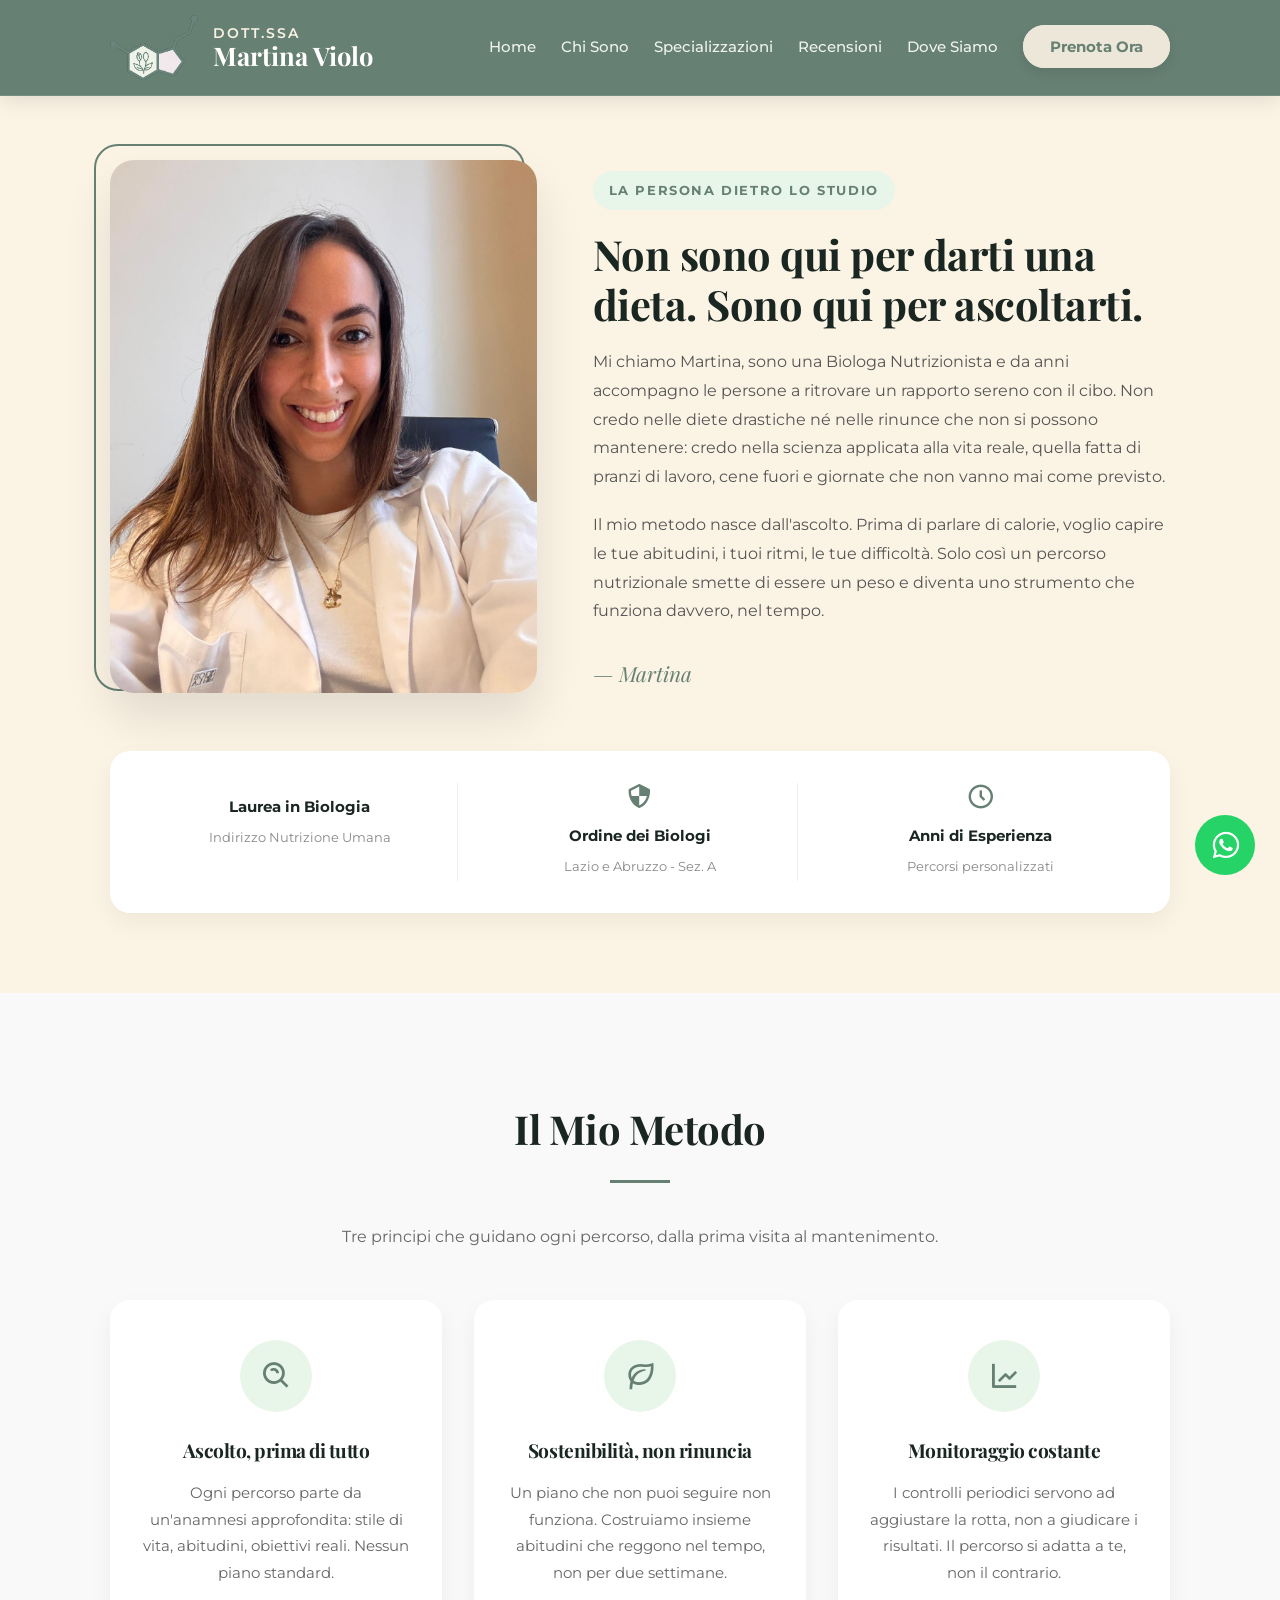
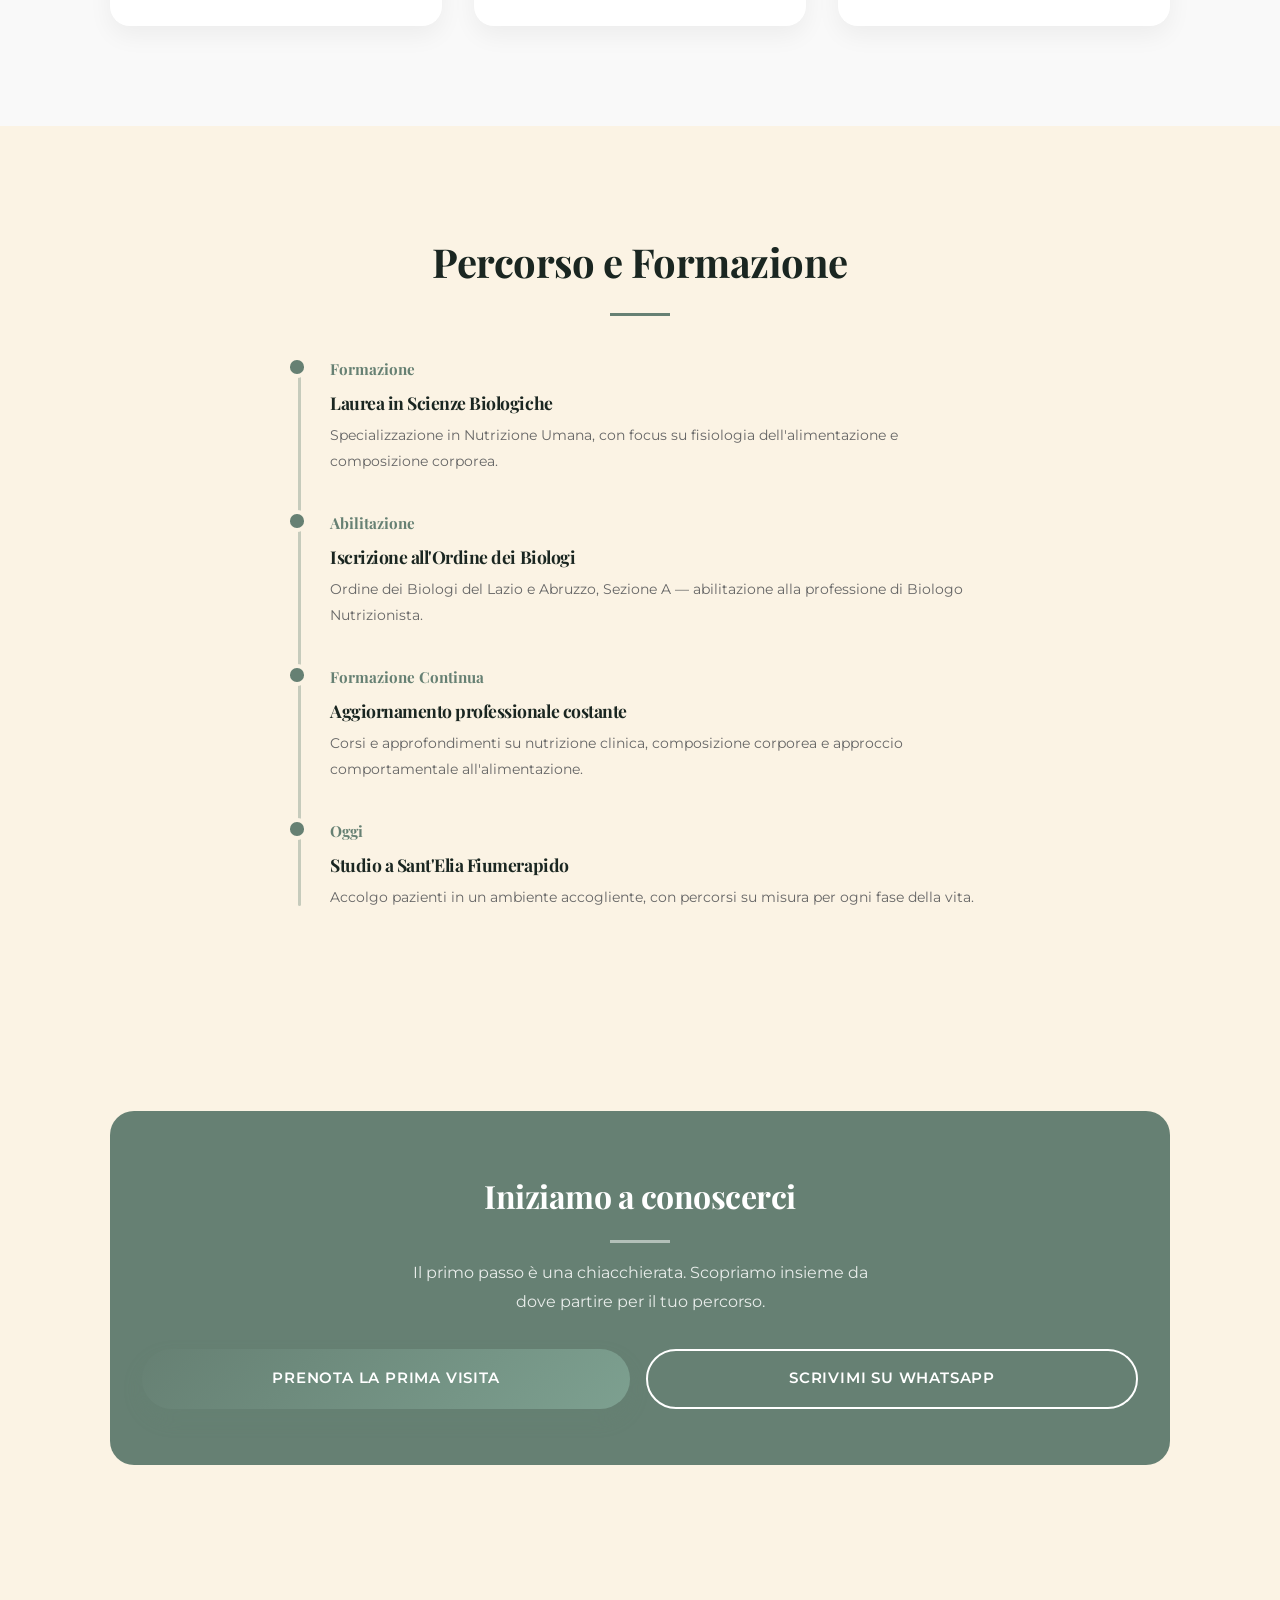
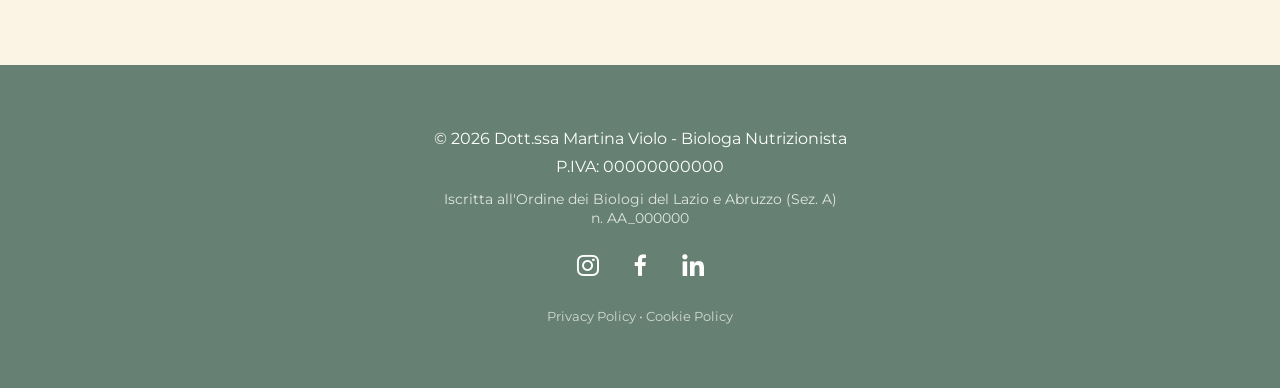
==== commit 4f42cca7: "Add files via upload" ====
--- a/chi-sono.html
+++ b/chi-sono.html
@@ -236,17 +236,13 @@
                     <span class="brand-name">Martina Violo</span>
                 </div>
             </a>
-
-            <div class="menu-toggle" id="mobile-menu">
-                <i class='bx bx-menu'></i>
-            </div>
-
+            <div class="menu-toggle" id="mobile-menu"><i class='bx bx-menu'></i></div>
             <nav class="nav-menu">
                 <ul>
                     <li><a href="index.html">Home</a></li>
-                    <li><a href="servizi.html">Servizi</a></li>
-                    <li><a href="chi-sono.html" class="active">Chi Sono</a></li>
-                    <li><a href="index.html#recensioni">Dicono di me</a></li>
+                    <li><a href="index.html#chi-sono">Chi Sono</a></li>
+                    <li><a href="index.html#specializzazioni">Specializzazioni</a></li>
+                    <li><a href="index.html#recensioni">Recensioni</a></li>
                     <li><a href="index.html#contatti">Dove Siamo</a></li>
                     <li><a href="index.html#prenota" class="btn-prenota">Prenota Ora</a></li>
                 </ul>
--- a/style.css
+++ b/style.css
@@ -111,17 +111,37 @@
     align-items: center; width: 100%; justify-content: flex-start; /* Corretto allineamento */
 }
 
-.hero-image-wrapper { flex: 1; position: relative; display: flex; justify-content: center; }
+.hero-image-wrapper {
+    flex: 1;
+    position: relative;
+    display: flex;
+    justify-content: center;
+    /* Il wrapper contiene il blob senza tagliare l'ombra dell'immagine */
+    align-items: center;
+}
 .hero-img {
     width: 100%; max-width: 25rem; border-radius: 1.875rem 0 1.875rem 0;
     box-shadow: 1.25rem 1.25rem 0px rgba(102, 128, 115, 0.15);
+    /* z-index più alto del blob ma contenuto nel flusso del wrapper */
     z-index: 2; position: relative; transition: transform 0.5s;
+    /* Blocco display per evitare spazi bianchi indesiderati */
+    display: block;
 }
 .hero-img:hover { transform: scale(1.02); }
 .blob-bg {
-    position: absolute; top: 50%; left: 50%; transform: translate(-50%, -50%);
-    width: 25rem; height: 25rem; background-color: #E8F5E9; z-index: 1;
-    border-radius: 60% 40% 30% 70% / 60% 30% 70% 40%; animation: morphing 8s ease-in-out infinite;
+    position: absolute;
+    /* Agganciato all'immagine: stessa posizione del centro del wrapper */
+    top: 50%; left: 50%;
+    transform: translate(-50%, -50%);
+    /* Dimensione relativa al contenuto, non fissa */
+    width: 90%; height: 90%;
+    max-width: 24rem; max-height: 24rem;
+    background-color: #E8F5E9;
+    z-index: 1;
+    border-radius: 60% 40% 30% 70% / 60% 30% 70% 40%;
+    animation: morphing 8s ease-in-out infinite;
+    /* Impedisce al blob di uscire dall'area visiva causando overflow */
+    pointer-events: none;
 }
 
 /* --- 4. BOTTONI GLOBALI --- */
@@ -410,11 +430,8 @@
         margin-top: 1rem;
     }
 }
-.whatsapp-float { position: fixed; bottom: 1.56rem; right: 1.56rem; background: #25D366; color: white; height: 3.75rem; min-width: 3.75rem; border-radius: 3.75rem; display: flex; justify-content: flex-start; align-items: center; font-size: 2.2rem; z-index: 2000; overflow: hidden; transition: min-width 0.35s ease, padding 0.35s ease; padding: 0 0.6rem; box-shadow: 0 0.3rem 1rem rgba(0,0,0,0.2); }
-.whatsapp-float i { flex-shrink: 0; width: 2.55rem; height: 3.75rem; display: flex; align-items: center; justify-content: center; }
-.whatsapp-msg { display: inline-block; max-width: 0; overflow: hidden; white-space: nowrap; font-size: 0.95rem; font-family: 'Montserrat', sans-serif; font-weight: 600; transition: max-width 0.35s ease, padding-right 0.35s ease; }
-.whatsapp-float:hover { min-width: 14.5rem; }
-.whatsapp-float:hover .whatsapp-msg { max-width: 11rem; padding-right: 0.3rem; }
+.whatsapp-float { position: fixed; bottom: 1.56rem; right: 1.56rem; background: #25D366; color: white; width: 3.75rem; height: 3.75rem; border-radius: 50%; display: flex; justify-content: center; align-items: center; font-size: 2.2rem; z-index: 2000; }
+.whatsapp-msg { display: none; } 
 
 /* MOBILE */
 @media (max-width: 768px) {
@@ -1336,4 +1353,221 @@
 @media (max-width: 768px) {
     .nav-arrow { display: none; }
     .reviews-wrapper { padding: 0; }
-}+}
+
+/* ============================================================
+   FIX MOBILE — correzioni sistematiche per schermi piccoli
+   Aggiunto in fondo per sovrascrivere con la massima priorità.
+   ============================================================ */
+
+/* --- 1. BOTTONI: corregge flex:1 e min-height eccessivi su mobile --- */
+@media (max-width: 768px) {
+    .btn, .btn-hero, .btn-full, .btn-submit, .btn-home,
+    button[type="submit"], .btn-outline {
+        flex: unset !important;
+        width: 100% !important;
+        min-height: 3rem !important;
+        font-size: 0.85rem !important;
+        padding: 0.75rem 1.25rem !important;
+    }
+    /* Eccezioni: bottoni che devono restare compatti */
+    .btn-back,
+    .btn-cal-nav,
+    .btn-cookie-full,
+    .btn-cookie-outline,
+    .btn-sticky-whatsapp,
+    .btn-sticky-book,
+    #step-3 .btn-outline {
+        width: auto !important;
+        flex: unset !important;
+    }
+    .hero-buttons {
+        flex-direction: column;
+        align-items: stretch;
+        gap: 0.75rem;
+        width: 100%;
+    }
+}
+
+/* --- 2. HERO: spaziatura corretta su mobile --- */
+@media (max-width: 768px) {
+    #hero {
+        padding: 5.5rem 0 3rem 0;
+    }
+    .hero-text h1 {
+        font-size: 2.2rem;
+        line-height: 1.2;
+    }
+    .hero-text p {
+        font-size: 0.95rem;
+    }
+    .hero-image-wrapper {
+        max-width: 260px;
+        margin: 0 auto;
+    }
+    .hero-img {
+        max-width: 100%;
+    }
+    .blob-bg {
+        width: 85%;
+        height: 85%;
+        max-width: 18rem;
+        max-height: 18rem;
+    }
+}
+
+/* --- 3. BENTO GRID: resetta grid-column su mobile --- */
+@media (max-width: 768px) {
+    .bento-grid {
+        display: flex;
+        flex-direction: column;
+        gap: 1rem;
+    }
+    .bento-item {
+        grid-column: unset !important;
+        grid-row: unset !important;
+        width: 100%;
+    }
+    .bento-photo {
+        height: 16rem;
+        min-height: unset;
+    }
+    .bento-photo img {
+        object-position: center top;
+    }
+    .bento-stat .big-number { font-size: 2.5rem; }
+}
+
+/* --- 4. WIZARD: input e form corretti su mobile --- */
+@media (max-width: 768px) {
+    .wizard-container {
+        padding: 1.5rem 1rem;
+        border-radius: 1rem;
+    }
+    .form-finale input[type="text"],
+    .form-finale input[type="email"],
+    .form-finale input[type="tel"] {
+        width: 100% !important;
+        min-height: unset !important;
+        flex: unset !important;
+        font-size: 1rem;
+        padding: 0.75rem 1rem !important;
+    }
+    .input-group {
+        display: flex;
+        flex-direction: column;
+        gap: 0.75rem;
+        width: 100%;
+    }
+    .riepilogo-box {
+        text-align: left;
+        padding: 1rem;
+    }
+    /* Bottone indietro: rimane compatto */
+    .btn-back {
+        background: none;
+        border: none;
+        color: #668073;
+        font-weight: bold;
+        cursor: pointer;
+        font-size: 0.9rem;
+        padding: 0.5rem 0 !important;
+        min-height: unset !important;
+        width: auto !important;
+        margin-top: 1rem;
+        display: inline-block !important;
+    }
+}
+
+/* --- 5. CONTATTI: mappa con altezza fissa su mobile --- */
+@media (max-width: 768px) {
+    .contact-wrapper {
+        flex-direction: column;
+        gap: 1.5rem;
+    }
+    .contact-info {
+        flex: unset;
+        width: 100%;
+    }
+    .map-container {
+        width: 100%;
+        height: 18rem !important;
+        min-height: 18rem !important;
+        flex: unset;
+        position: relative;
+    }
+    .map-container iframe {
+        position: absolute;
+        top: 0; left: 0;
+        width: 100%; height: 100%;
+    }
+}
+
+/* --- 6. MARQUEE: elimina overflow orizzontale su mobile --- */
+@media (max-width: 768px) {
+    .marquee-container {
+        transform: none;
+        width: 100%;
+        margin-left: 0;
+        overflow: hidden;
+    }
+}
+
+/* --- 7. STICKY BAR: padding bottom per non coprire il contenuto --- */
+@media (max-width: 768px) {
+    body {
+        padding-bottom: 4.5rem;
+    }
+    /* Il cookie banner non deve sovrapporsi alla sticky bar.
+       Solo .show viene alzato: lo stato hidden resta bottom:-100% */
+    .cookie-banner.show {
+        bottom: 4.5rem !important;
+    }
+}
+
+/* --- 8. HEADING h2: dimensione corretta su mobile --- */
+@media (max-width: 768px) {
+    h2 { font-size: 1.8rem; }
+    .section-content { padding: 3.5rem 0; }
+}
+
+/* --- 9. SEZIONE PRENOTA: choice card a piena larghezza --- */
+@media (max-width: 768px) {
+    .booking-choice-container {
+        flex-direction: column;
+        align-items: center;
+        gap: 1rem;
+    }
+    .choice-card {
+        width: 100% !important;
+        max-width: 100% !important;
+    }
+}
+
+/* --- 10. RECENSIONI: scroll touch su mobile --- */
+@media (max-width: 768px) {
+    .reviews-grid {
+        display: flex;
+        flex-wrap: nowrap;
+        overflow-x: auto;
+        scroll-snap-type: x mandatory;
+        -webkit-overflow-scrolling: touch;
+        gap: 1rem;
+        padding: 0.5rem 0 1rem;
+        scrollbar-width: none;
+    }
+    .reviews-grid::-webkit-scrollbar { display: none; }
+    .reviews-grid > * {
+        scroll-snap-align: start;
+        flex-shrink: 0;
+        width: 85vw;
+        max-width: 340px;
+    }
+}
+
+/* --- 11. HEADER LOGO: dimensioni ridotte su mobile --- */
+@media (max-width: 480px) {
+    .logo-img { height: 3rem; }
+    .brand-name { font-size: 1.2rem; }
+    .dott-title { font-size: 0.7rem; }
+}
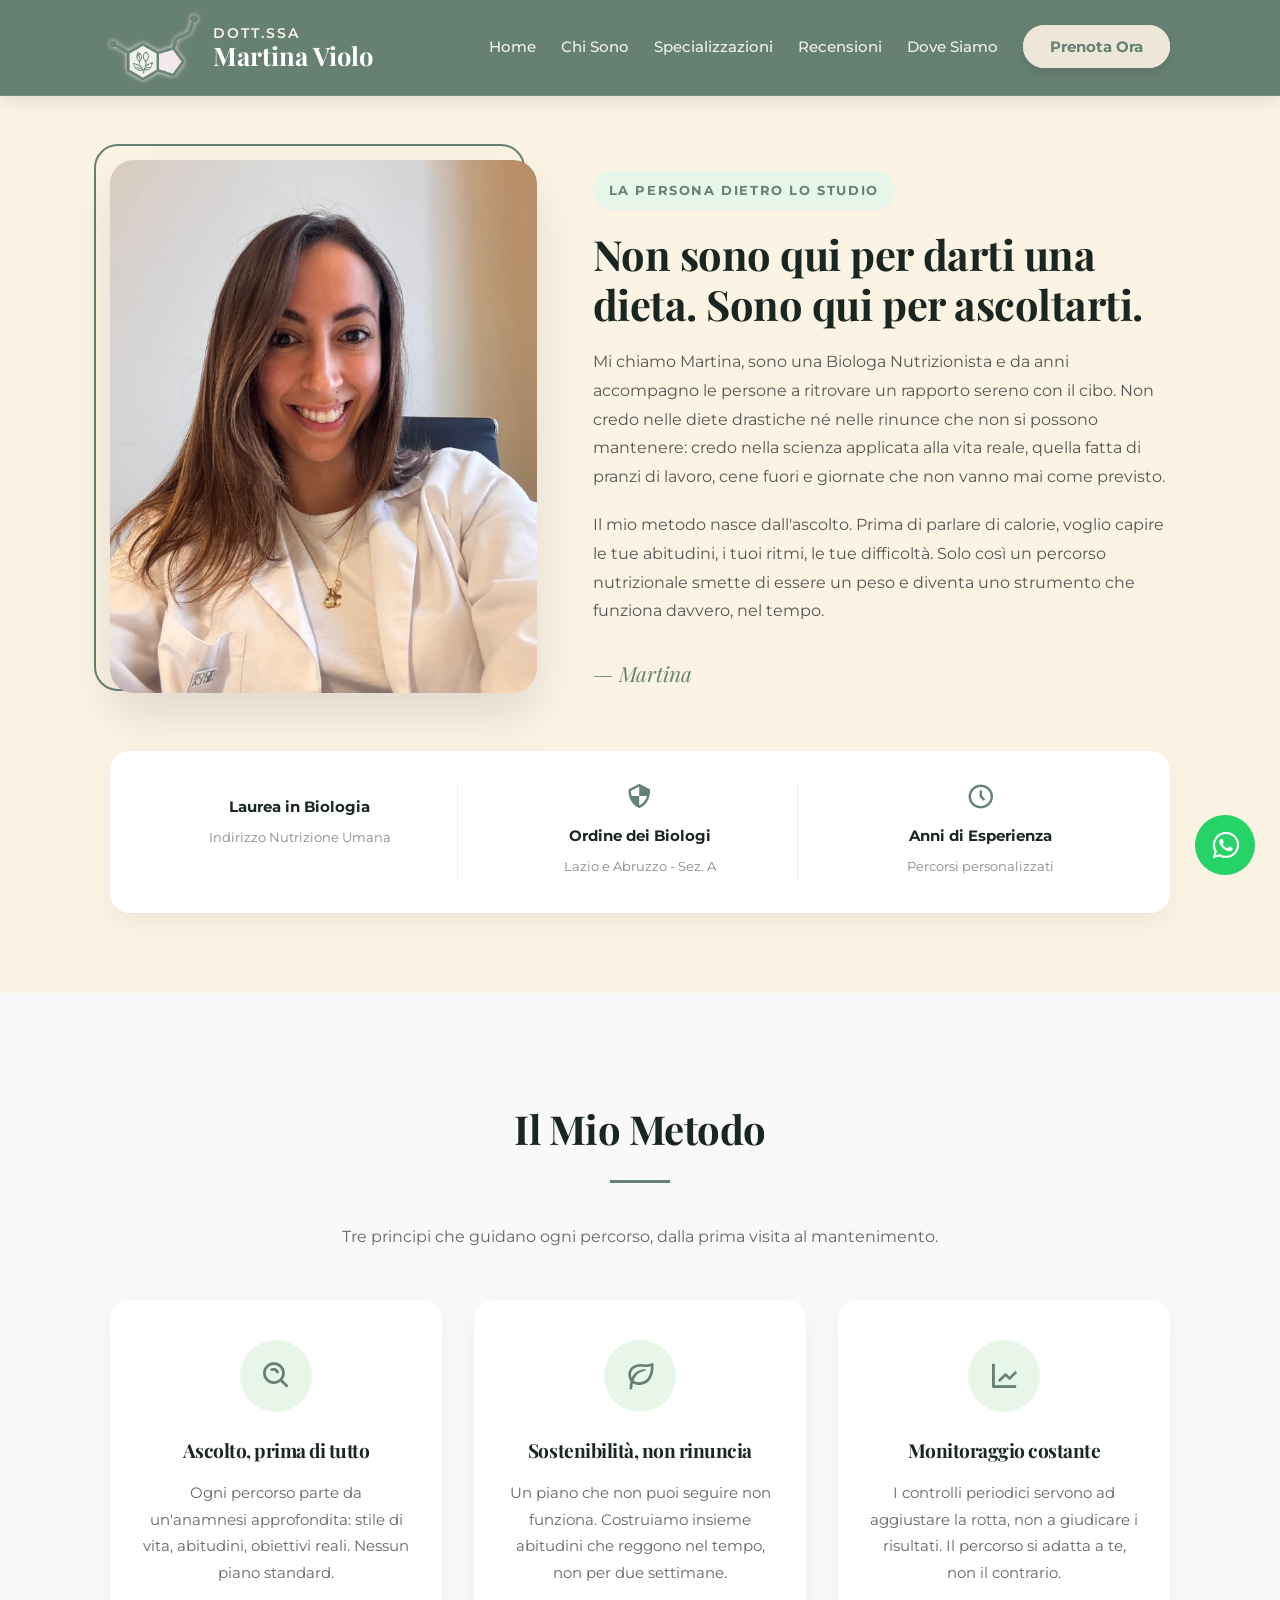
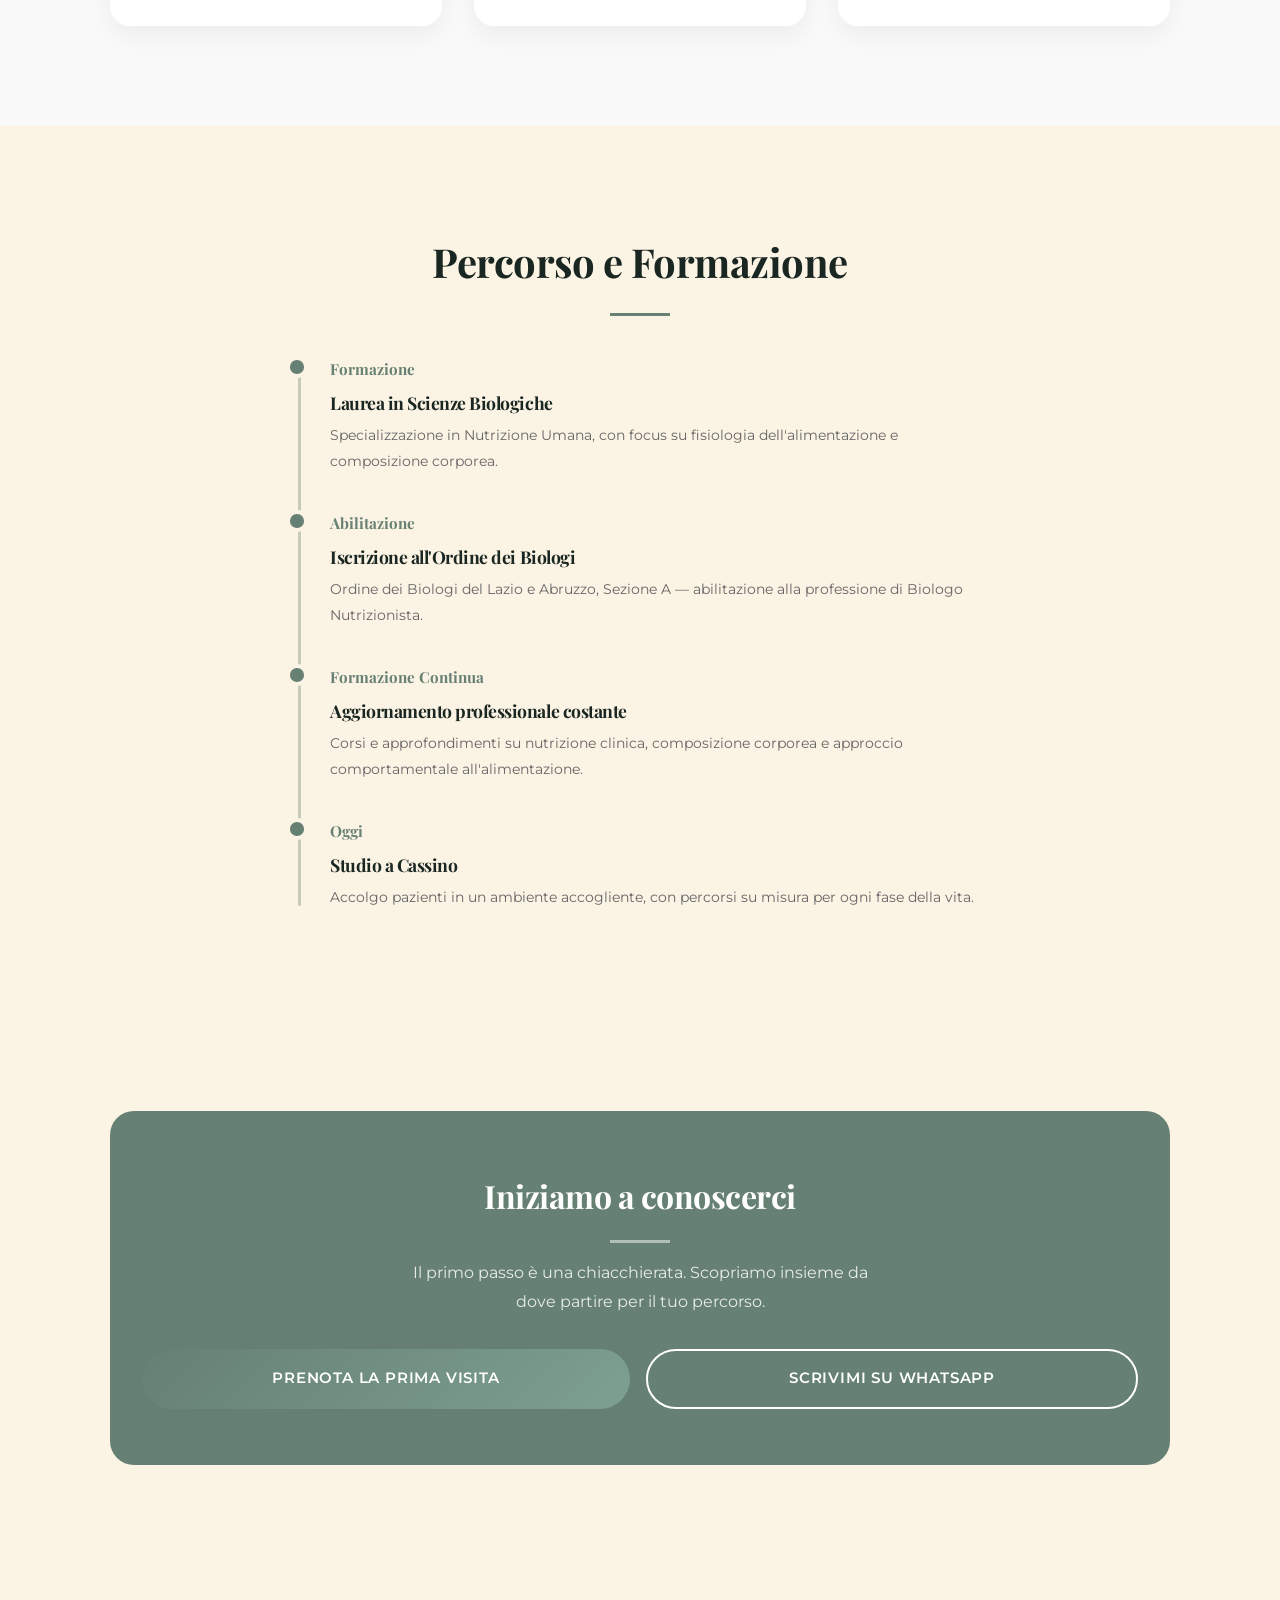
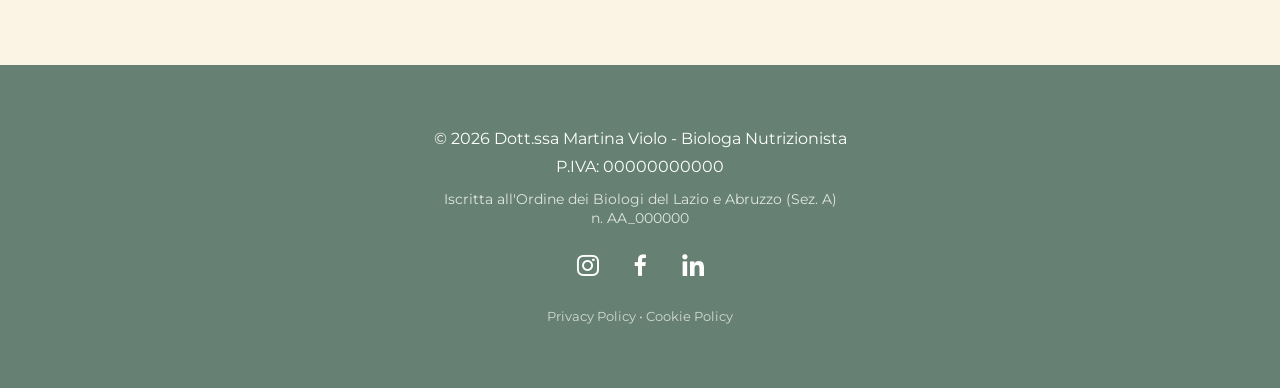
==== commit c469070e: "Add files via upload" ====
--- a/chi-sono.html
+++ b/chi-sono.html
@@ -3,8 +3,13 @@
 <head>
     <meta charset="UTF-8">
     <meta name="viewport" content="width=device-width, initial-scale=1.0">
-    <title>Chi Sono - Dott.ssa Martina Violo</title>
-    <meta name="description" content="Scopri il percorso, la formazione e il metodo della Dott.ssa Martina Violo, Biologa Nutrizionista a Sant'Elia Fiumerapido.">
+    <title>Chi Sono | Dott.ssa Martina Violo, Biologa Nutrizionista a Cassino</title>
+    <meta name="description" content="Scopri il metodo della Dott.ssa Martina Violo, biologa nutrizionista a Cassino: ascolto, scienza e percorsi personalizzati per il tuo benessere.">
+    <meta name="robots" content="index,follow">
+    <meta name="canonical" content="https://www.tuosito.it/chi-sono.html">
+    <meta property="og:title" content="Chi Sono | Dott.ssa Martina Violo a Cassino">
+    <meta property="og:description" content="Il mio approccio nutrizionale combina scienza, ascolto e supporto concreto per aiutarti a vivere meglio a Cassino.">
+    <meta property="og:type" content="website">
     <link rel="icon" type="image/png" href="img/favicon.png">
     <link rel="stylesheet" href="style.css">
 
@@ -354,7 +359,7 @@
                 </div>
                 <div class="timeline-item">
                     <div class="timeline-year">Oggi</div>
-                    <h4>Studio a Sant'Elia Fiumerapido</h4>
+                    <h4>Studio a Cassino</h4>
                     <p>Accolgo pazienti in un ambiente accogliente, con percorsi su misura per ogni fase della vita.</p>
                 </div>
             </div>
--- a/style.css
+++ b/style.css
@@ -72,7 +72,12 @@
 header .container { display: flex; justify-content: space-between; align-items: center; }
 
 .logo-link { display: flex; align-items: center; gap: 0.94rem; text-decoration: none; }
-.logo-img { height: 4.06rem; width: auto; transition: transform 0.3s ease; }
+.logo-img {
+    height: 4.06rem;
+    width: auto;
+    filter: drop-shadow(0 0 0.18rem #FBF3E4);
+    transition: transform 0.3s ease;
+}
 .logo-link:hover .logo-img { transform: rotate(-10deg) scale(1.1); }
 
 .brand-text { display: flex; flex-direction: column; justify-content: center; line-height: 1.1; }
@@ -246,7 +251,9 @@
 }
 .scelta-servizio { display: flex; gap: 1.25rem; margin-top: 1.25rem; }
 .btn-card { flex: 1; background: #ffffff; padding: 1.875rem; border-radius: 1.25rem; cursor: pointer; transition: 0.3s ease; box-shadow: 0 0.625rem 1.56rem rgba(0,0,0,0.05); }
-.btn-card:hover { background: #668073; color: #fff; }
+.btn-card:hover { background: #f4f8f6; color: #1A2621; }
+.btn-card:hover h3,
+.btn-card:hover p { color: #1A2621; }
 
 /* Calendario & Orari */
 .calendar-wrapper { padding: 1.25rem; max-width: 25rem; margin: 0 auto; }
@@ -1226,19 +1233,52 @@
 }
 
 /* Pulsanti Navigazione */
+.booking-back,
 .btn-back {
-    background: none; border: none; color: #999; 
-    cursor: pointer; margin-top: 20px; font-weight: 600;
-    font-size: 0.9rem; transition: 0.3s;
-}
-.btn-back:hover { color: #333; }
+    display: inline-flex;
+    align-items: center;
+    justify-content: center;
+    gap: 0.35rem;
+    min-height: 2.75rem;
+    padding: 0.65rem 1.25rem;
+    border: 2px solid #668073;
+    border-radius: 3.125rem;
+    background: transparent;
+    color: #668073;
+    cursor: pointer;
+    font-family: inherit;
+    font-size: 0.85rem;
+    font-weight: 600;
+    letter-spacing: 0.03rem;
+    text-transform: uppercase;
+    transition: all 0.3s ease;
+}
+.booking-back {
+    margin-bottom: 1.25rem;
+}
+.btn-back {
+    margin-top: 1.25rem;
+}
+.booking-back:hover,
+.btn-back:hover {
+    background: #668073 !important;
+    color: #FFFFFF !important;
+    border-color: #668073 !important;
+    transform: translateY(-0.18rem);
+    box-shadow: 0 0.94rem 1.875rem rgba(102, 128, 115, 0.35);
+}
 
 .btn-outline {
-    background: white; border: 1px solid #668073; color: #668073;
-    padding: 10px 20px; border-radius: 5px; cursor: pointer;
-    font-size: 0.85rem; width: 100%;
-}
-.btn-outline:hover { background: #f0f0f0; }
+    background: transparent;
+    border: 2px solid #668073;
+    color: #668073;
+    width: 100%;
+}
+.btn-outline:hover {
+    background: linear-gradient(135deg, #1A2621 0%, #2F3E35 100%);
+    color: #FFFFFF;
+    border-color: transparent;
+}
 
 /* --- 8. MOBILE RESPONSIVE --- */
 @media (max-width: 768px) {
@@ -1353,221 +1393,265 @@
 @media (max-width: 768px) {
     .nav-arrow { display: none; }
     .reviews-wrapper { padding: 0; }
-}
-
-/* ============================================================
-   FIX MOBILE — correzioni sistematiche per schermi piccoli
-   Aggiunto in fondo per sovrascrivere con la massima priorità.
-   ============================================================ */
-
-/* --- 1. BOTTONI: corregge flex:1 e min-height eccessivi su mobile --- */
-@media (max-width: 768px) {
-    .btn, .btn-hero, .btn-full, .btn-submit, .btn-home,
-    button[type="submit"], .btn-outline {
-        flex: unset !important;
-        width: 100% !important;
-        min-height: 3rem !important;
-        font-size: 0.85rem !important;
-        padding: 0.75rem 1.25rem !important;
-    }
-    /* Eccezioni: bottoni che devono restare compatti */
-    .btn-back,
-    .btn-cal-nav,
-    .btn-cookie-full,
-    .btn-cookie-outline,
-    .btn-sticky-whatsapp,
-    .btn-sticky-book,
-    #step-3 .btn-outline {
-        width: auto !important;
-        flex: unset !important;
-    }
-    .hero-buttons {
-        flex-direction: column;
-        align-items: stretch;
-        gap: 0.75rem;
-        width: 100%;
-    }
-}
-
-/* --- 2. HERO: spaziatura corretta su mobile --- */
-@media (max-width: 768px) {
-    #hero {
-        padding: 5.5rem 0 3rem 0;
-    }
-    .hero-text h1 {
-        font-size: 2.2rem;
-        line-height: 1.2;
-    }
-    .hero-text p {
-        font-size: 0.95rem;
-    }
-    .hero-image-wrapper {
-        max-width: 260px;
-        margin: 0 auto;
-    }
-    .hero-img {
-        max-width: 100%;
-    }
-    .blob-bg {
-        width: 85%;
-        height: 85%;
-        max-width: 18rem;
-        max-height: 18rem;
-    }
-}
-
-/* --- 3. BENTO GRID: resetta grid-column su mobile --- */
-@media (max-width: 768px) {
-    .bento-grid {
-        display: flex;
-        flex-direction: column;
-        gap: 1rem;
-    }
-    .bento-item {
-        grid-column: unset !important;
-        grid-row: unset !important;
-        width: 100%;
-    }
-    .bento-photo {
-        height: 16rem;
-        min-height: unset;
-    }
-    .bento-photo img {
-        object-position: center top;
-    }
-    .bento-stat .big-number { font-size: 2.5rem; }
-}
-
-/* --- 4. WIZARD: input e form corretti su mobile --- */
-@media (max-width: 768px) {
-    .wizard-container {
-        padding: 1.5rem 1rem;
-        border-radius: 1rem;
-    }
-    .form-finale input[type="text"],
-    .form-finale input[type="email"],
-    .form-finale input[type="tel"] {
-        width: 100% !important;
-        min-height: unset !important;
-        flex: unset !important;
-        font-size: 1rem;
-        padding: 0.75rem 1rem !important;
-    }
-    .input-group {
-        display: flex;
-        flex-direction: column;
-        gap: 0.75rem;
-        width: 100%;
-    }
-    .riepilogo-box {
-        text-align: left;
-        padding: 1rem;
-    }
-    /* Bottone indietro: rimane compatto */
-    .btn-back {
-        background: none;
-        border: none;
-        color: #668073;
-        font-weight: bold;
-        cursor: pointer;
-        font-size: 0.9rem;
-        padding: 0.5rem 0 !important;
-        min-height: unset !important;
-        width: auto !important;
-        margin-top: 1rem;
-        display: inline-block !important;
-    }
-}
-
-/* --- 5. CONTATTI: mappa con altezza fissa su mobile --- */
-@media (max-width: 768px) {
-    .contact-wrapper {
-        flex-direction: column;
-        gap: 1.5rem;
-    }
-    .contact-info {
-        flex: unset;
-        width: 100%;
-    }
-    .map-container {
-        width: 100%;
-        height: 18rem !important;
-        min-height: 18rem !important;
-        flex: unset;
-        position: relative;
-    }
-    .map-container iframe {
-        position: absolute;
-        top: 0; left: 0;
-        width: 100%; height: 100%;
-    }
-}
-
-/* --- 6. MARQUEE: elimina overflow orizzontale su mobile --- */
-@media (max-width: 768px) {
-    .marquee-container {
-        transform: none;
-        width: 100%;
-        margin-left: 0;
-        overflow: hidden;
-    }
-}
-
-/* --- 7. STICKY BAR: padding bottom per non coprire il contenuto --- */
-@media (max-width: 768px) {
-    body {
-        padding-bottom: 4.5rem;
-    }
-    /* Il cookie banner non deve sovrapporsi alla sticky bar.
-       Solo .show viene alzato: lo stato hidden resta bottom:-100% */
-    .cookie-banner.show {
-        bottom: 4.5rem !important;
-    }
-}
-
-/* --- 8. HEADING h2: dimensione corretta su mobile --- */
-@media (max-width: 768px) {
-    h2 { font-size: 1.8rem; }
-    .section-content { padding: 3.5rem 0; }
-}
-
-/* --- 9. SEZIONE PRENOTA: choice card a piena larghezza --- */
-@media (max-width: 768px) {
-    .booking-choice-container {
-        flex-direction: column;
-        align-items: center;
-        gap: 1rem;
-    }
-    .choice-card {
-        width: 100% !important;
-        max-width: 100% !important;
-    }
-}
-
-/* --- 10. RECENSIONI: scroll touch su mobile --- */
-@media (max-width: 768px) {
-    .reviews-grid {
-        display: flex;
-        flex-wrap: nowrap;
-        overflow-x: auto;
-        scroll-snap-type: x mandatory;
-        -webkit-overflow-scrolling: touch;
-        gap: 1rem;
-        padding: 0.5rem 0 1rem;
-        scrollbar-width: none;
-    }
-    .reviews-grid::-webkit-scrollbar { display: none; }
-    .reviews-grid > * {
-        scroll-snap-align: start;
-        flex-shrink: 0;
-        width: 85vw;
-        max-width: 340px;
-    }
-}
-
-/* --- 11. HEADER LOGO: dimensioni ridotte su mobile --- */
-@media (max-width: 480px) {
-    .logo-img { height: 3rem; }
-    .brand-name { font-size: 1.2rem; }
-    .dott-title { font-size: 0.7rem; }
-}
+}
+
+/* ============================================================
+   FIX MOBILE — correzioni sistematiche per schermi piccoli
+   Aggiunto in fondo per sovrascrivere con la massima priorità.
+   ============================================================ */
+
+/* --- 1. BOTTONI: corregge flex:1 e min-height eccessivi su mobile --- */
+@media (max-width: 768px) {
+    .btn, .btn-hero, .btn-full, .btn-submit, .btn-home,
+    button[type="submit"], .btn-outline {
+        flex: unset !important;
+        width: 100% !important;
+        min-height: 3rem !important;
+        font-size: 0.85rem !important;
+        padding: 0.75rem 1.25rem !important;
+    }
+    /* Eccezioni: bottoni che devono restare compatti */
+    .btn-back,
+    .btn-cal-nav,
+    .btn-cookie-full,
+    .btn-cookie-outline,
+    .btn-sticky-whatsapp,
+    .btn-sticky-book,
+    #step-3 .btn-outline {
+        width: auto !important;
+        flex: unset !important;
+    }
+    .hero-buttons {
+        flex-direction: column;
+        align-items: stretch;
+        gap: 0.75rem;
+        width: 100%;
+    }
+}
+
+/* --- 2. HERO: spaziatura corretta su mobile --- */
+@media (max-width: 768px) {
+    #hero {
+        padding: 5.5rem 0 3rem 0;
+    }
+    .hero-text h1 {
+        font-size: 2.2rem;
+        line-height: 1.2;
+    }
+    .hero-text p {
+        font-size: 0.95rem;
+    }
+    .hero-image-wrapper {
+        max-width: 260px;
+        margin: 0 auto;
+    }
+    .hero-img {
+        max-width: 100%;
+    }
+    .blob-bg {
+        width: 85%;
+        height: 85%;
+        max-width: 18rem;
+        max-height: 18rem;
+    }
+}
+
+/* --- 3. BENTO GRID: resetta grid-column su mobile --- */
+@media (max-width: 768px) {
+    .bento-grid {
+        display: flex;
+        flex-direction: column;
+        gap: 1rem;
+    }
+    .bento-item {
+        grid-column: unset !important;
+        grid-row: unset !important;
+        width: 100%;
+    }
+    .bento-photo {
+        height: 16rem;
+        min-height: unset;
+    }
+    .bento-photo img {
+        object-position: center top;
+    }
+    .bento-stat .big-number { font-size: 2.5rem; }
+}
+
+/* --- 4. WIZARD: input e form corretti su mobile --- */
+@media (max-width: 768px) {
+    .wizard-container {
+        padding: 1.5rem 1rem;
+        border-radius: 1rem;
+    }
+    .form-finale input[type="text"],
+    .form-finale input[type="email"],
+    .form-finale input[type="tel"] {
+        width: 100% !important;
+        min-height: unset !important;
+        flex: unset !important;
+        font-size: 1rem;
+        padding: 0.75rem 1rem !important;
+    }
+    .input-group {
+        display: flex;
+        flex-direction: column;
+        gap: 0.75rem;
+        width: 100%;
+    }
+    .riepilogo-box {
+        text-align: left;
+        padding: 1rem;
+    }
+    /* Bottone indietro: compatto ma visibile */
+    .btn-back {
+        background: transparent !important;
+        border: 2px solid #668073 !important;
+        color: #668073;
+        font-weight: bold;
+        cursor: pointer;
+        font-size: 0.9rem;
+        padding: 0.55rem 1.1rem !important;
+        min-height: 2.75rem !important;
+        width: auto !important;
+        margin-top: 1rem;
+        display: inline-flex !important;
+        align-items: center;
+        justify-content: center;
+        border-radius: 3.125rem !important;
+        transition: all 0.3s ease;
+    }
+    .btn-back:hover {
+        background: #668073 !important;
+        color: #FFFFFF !important;
+        border-color: #668073 !important;
+    }
+}
+
+/* --- 5. CONTATTI: mappa con altezza fissa su mobile --- */
+@media (max-width: 768px) {
+    .contact-wrapper {
+        flex-direction: column;
+        gap: 1.5rem;
+    }
+    .contact-info {
+        flex: unset;
+        width: 100%;
+    }
+    .map-container {
+        width: 100%;
+        height: 18rem !important;
+        min-height: 18rem !important;
+        flex: unset;
+        position: relative;
+    }
+    .map-container iframe {
+        position: absolute;
+        top: 0; left: 0;
+        width: 100%; height: 100%;
+    }
+}
+
+/* --- 6. MARQUEE: elimina overflow orizzontale su mobile --- */
+@media (max-width: 768px) {
+    .marquee-container {
+        transform: none;
+        width: 100%;
+        margin-left: 0;
+        overflow: hidden;
+    }
+}
+
+/* --- 7. STICKY BAR: padding bottom per non coprire il contenuto --- */
+@media (max-width: 768px) {
+    body {
+        padding-bottom: 4.5rem;
+    }
+    .mobile-sticky-bar {
+        justify-content: space-between;
+    }
+    .mobile-sticky-bar a {
+        flex: 0 0 calc(50% - 0.25rem) !important;
+    }
+    /* Il cookie banner non deve sovrapporsi alla sticky bar.
+       Solo .show viene alzato: lo stato hidden resta bottom:-100% */
+    .cookie-banner.show {
+        bottom: 4.5rem !important;
+    }
+}
+
+/* --- 8. HEADING h2: dimensione corretta su mobile --- */
+@media (max-width: 768px) {
+    h2 { font-size: 1.8rem; }
+    .section-content { padding: 3.5rem 0; }
+}
+
+/* --- 9. SEZIONE PRENOTA: choice card a piena larghezza --- */
+@media (max-width: 768px) {
+    .booking-choice-container {
+        flex-direction: column;
+        align-items: center;
+        gap: 1rem;
+    }
+    .choice-card {
+        width: 100% !important;
+        max-width: 100% !important;
+    }
+}
+
+/* --- 10. RECENSIONI: scroll touch su mobile --- */
+@media (max-width: 768px) {
+    .reviews-grid {
+        display: flex;
+        flex-wrap: nowrap;
+        overflow-x: auto;
+        scroll-snap-type: x mandatory;
+        -webkit-overflow-scrolling: touch;
+        gap: 1rem;
+        padding: 0.5rem 0 1rem;
+        scrollbar-width: none;
+    }
+    .reviews-grid::-webkit-scrollbar { display: none; }
+    .reviews-grid > * {
+        scroll-snap-align: start;
+        flex-shrink: 0;
+        width: 85vw;
+        max-width: 340px;
+    }
+}
+
+/* --- 11. HEADER LOGO: dimensioni ridotte su mobile --- */
+@media (max-width: 480px) {
+    .logo-img { height: 3rem; }
+    .brand-name { font-size: 1.2rem; }
+    .dott-title { font-size: 0.7rem; }
+}
+
+/* Frecce calendario: controlli compatti e coerenti con la palette del sito */
+.btn-cal-nav {
+    width: 2.5rem !important;
+    height: 2.5rem !important;
+    min-height: 2.5rem !important;
+    flex: 0 0 2.5rem !important;
+    padding: 0 !important;
+    border: none !important;
+    border-radius: 50% !important;
+    background: linear-gradient(135deg, #668073 0%, #7da090 100%) !important;
+    color: #FFFFFF !important;
+    font-size: 1.35rem !important;
+    line-height: 1 !important;
+    letter-spacing: 0 !important;
+    text-transform: none !important;
+    box-shadow: 0 0.4rem 0.9rem rgba(102, 128, 115, 0.2);
+    transition: all 0.3s ease;
+}
+.btn-cal-nav:hover {
+    background: linear-gradient(135deg, #1A2621 0%, #2F3E35 100%) !important;
+    color: #FFFFFF !important;
+    transform: translateY(-0.12rem);
+    box-shadow: 0 0.7rem 1.2rem rgba(102, 128, 115, 0.3);
+}
+.btn-cal-nav:focus-visible {
+    outline: 3px solid rgba(102, 128, 115, 0.35);
+    outline-offset: 3px;
+}
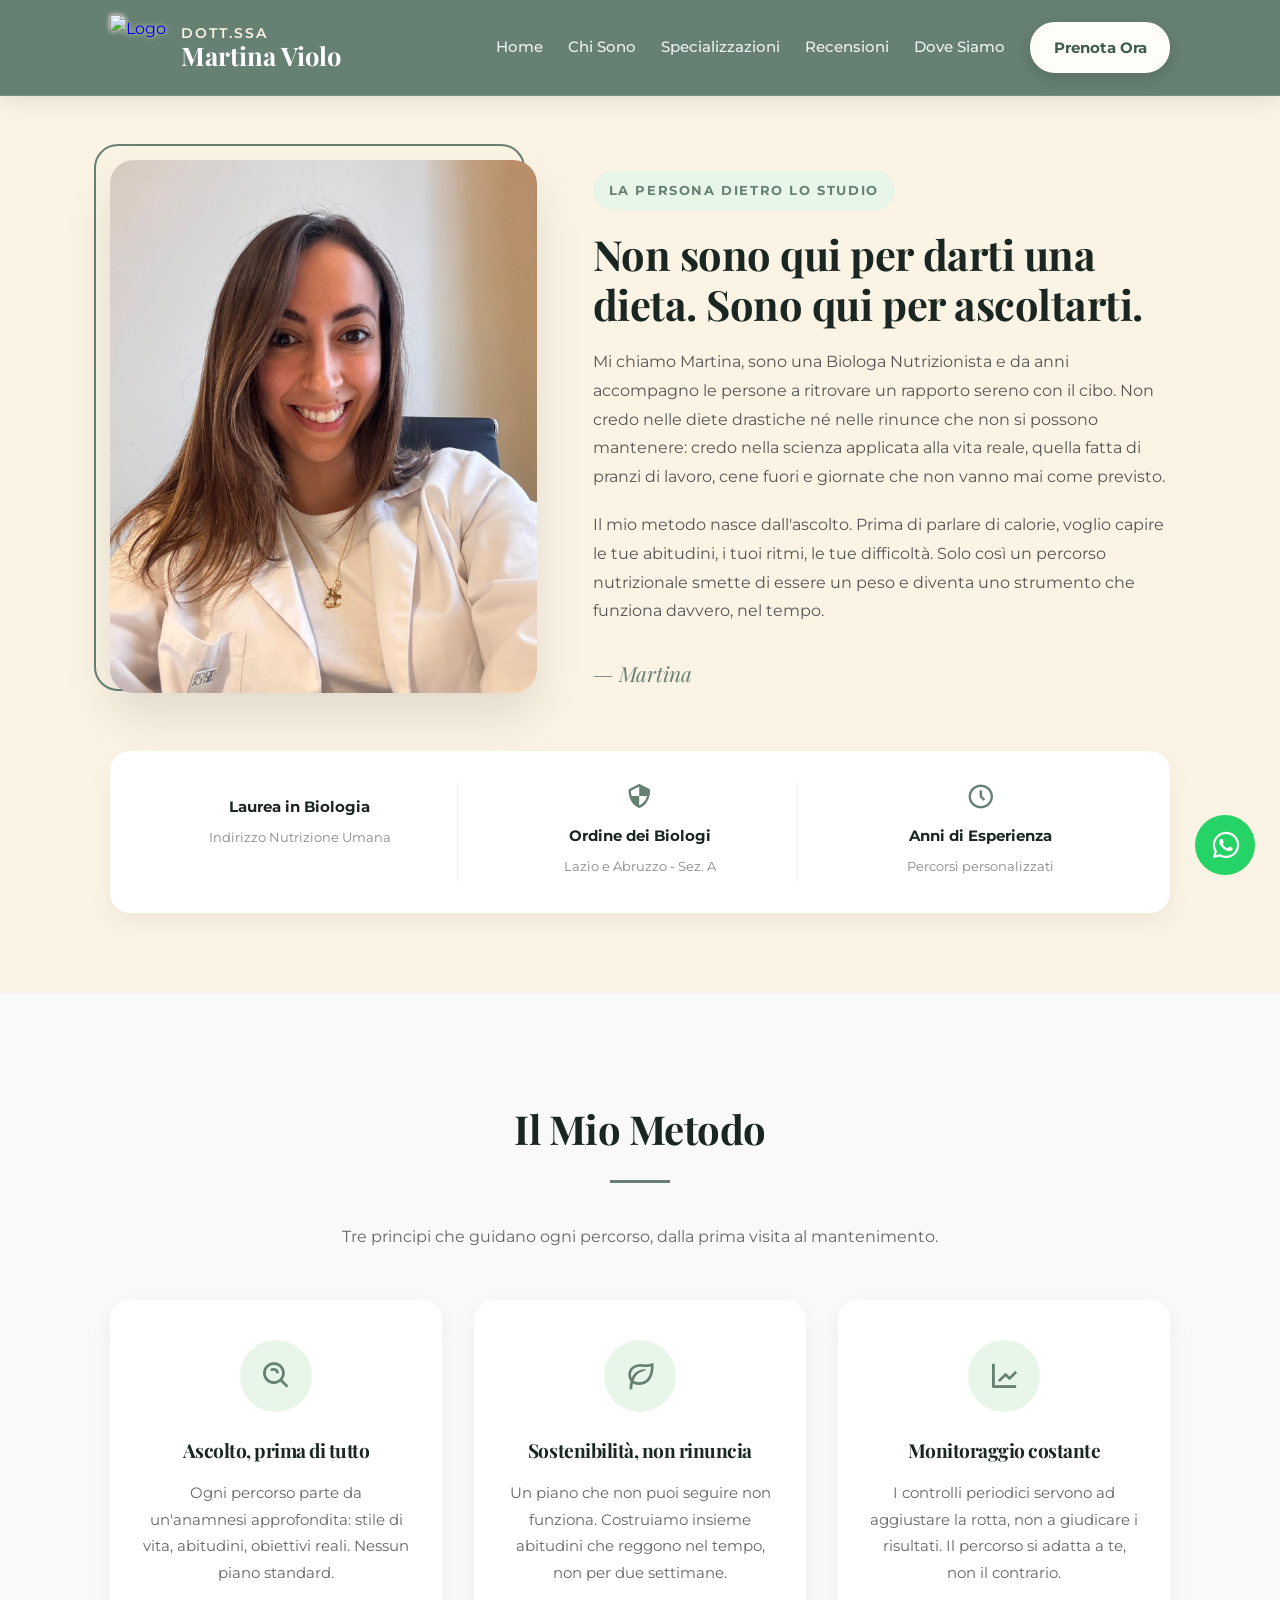
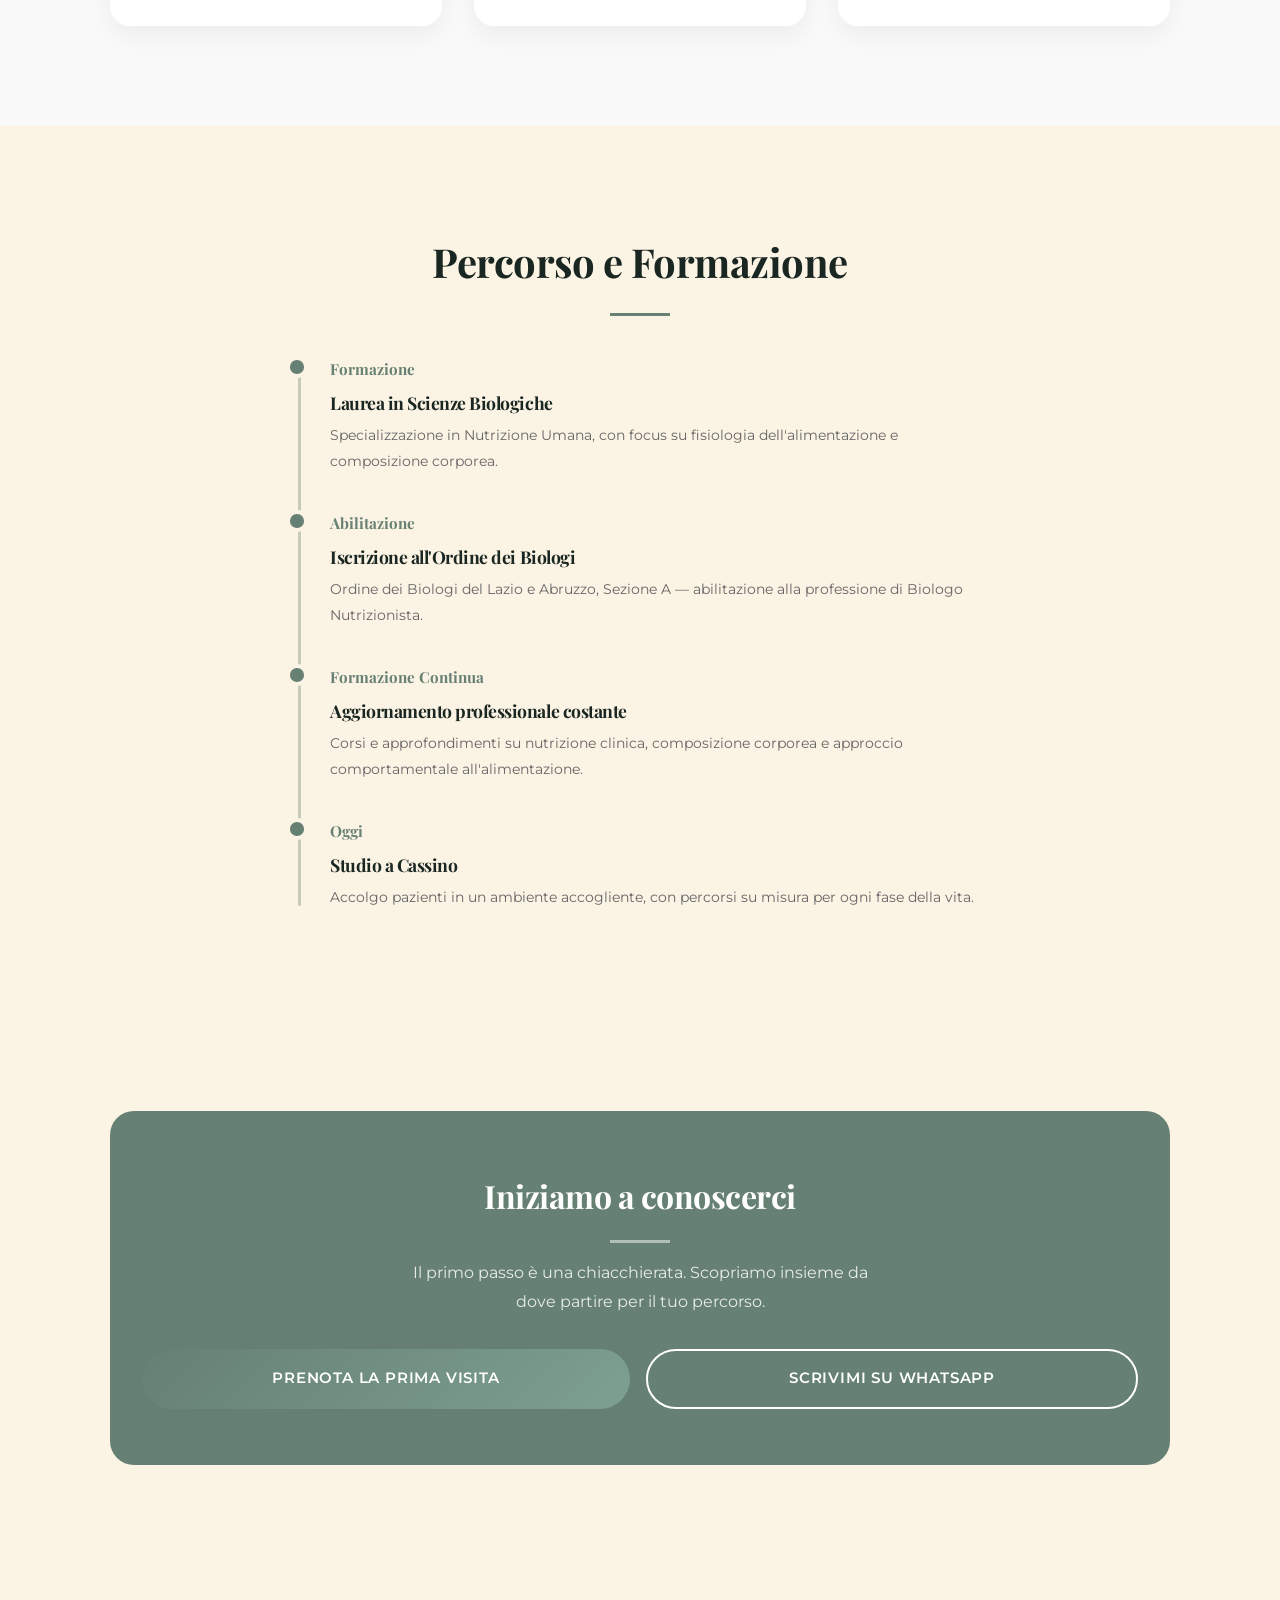
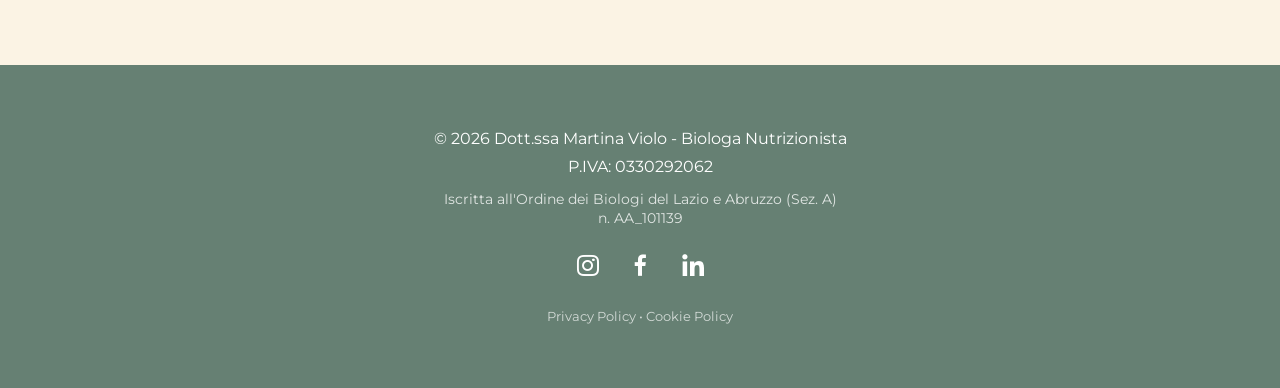
==== commit c2592fcf: "Add files via upload" ====
--- a/chi-sono.html
+++ b/chi-sono.html
@@ -2,15 +2,15 @@
 <html lang="it">
 <head>
     <meta charset="UTF-8">
-    <meta name="viewport" content="width=device-width, initial-scale=1.0">
+    <meta name="viewport" content="width=device-width, initial-scale=1.0, viewport-fit=cover">
     <title>Chi Sono | Dott.ssa Martina Violo, Biologa Nutrizionista a Cassino</title>
     <meta name="description" content="Scopri il metodo della Dott.ssa Martina Violo, biologa nutrizionista a Cassino: ascolto, scienza e percorsi personalizzati per il tuo benessere.">
     <meta name="robots" content="index,follow">
-    <meta name="canonical" content="https://www.tuosito.it/chi-sono.html">
+    <link rel="canonical" href="/chi-sono.html">
     <meta property="og:title" content="Chi Sono | Dott.ssa Martina Violo a Cassino">
     <meta property="og:description" content="Il mio approccio nutrizionale combina scienza, ascolto e supporto concreto per aiutarti a vivere meglio a Cassino.">
     <meta property="og:type" content="website">
-    <link rel="icon" type="image/png" href="img/favicon.png">
+    <link rel="icon" type="image/png" href="img/logo.svg">
     <link rel="stylesheet" href="style.css">
 
     <link href="https://fonts.googleapis.com/css2?family=Montserrat:wght@300;400;600&family=Playfair+Display:ital,wght@0,400;0,700;1,400&display=swap" rel="stylesheet">
@@ -235,7 +235,7 @@
     <header>
         <div class="container">
             <a href="index.html" class="logo-link">
-                <img src="img/logo.png" alt="Logo" class="logo-img">
+                <img src="img/logo.svg" alt="Logo" class="logo-img">
                 <div class="brand-text">
                     <span class="dott-title">Dott.ssa</span>
                     <span class="brand-name">Martina Violo</span>
@@ -376,7 +376,7 @@
                 <p>Il primo passo è una chiacchierata. Scopriamo insieme da dove partire per il tuo percorso.</p>
                 <div class="about-cta-buttons">
                     <a href="index.html#prenota" class="btn">Prenota la Prima Visita</a>
-                    <a href="https://wa.me/393472796818?text=Salve%20Dott.ssa%20Violo,%20vorrei%20saperne%20di%20pi%C3%B9%20sul%20suo%20metodo." target="_blank" class="btn-outline">Scrivimi su WhatsApp</a>
+                    <a href="https://wa.me/393331909733?text=Salve%20Dott.ssa%20Violo,%20vorrei%20saperne%20di%20pi%C3%B9%20sul%20suo%20metodo." target="_blank" class="btn-outline">Scrivimi su WhatsApp</a>
                 </div>
             </div>
         </div>
@@ -386,21 +386,21 @@
         <div class="container">
             <div class="footer-content">
                 <p>&copy; <span id="current-year"></span> Dott.ssa Martina Violo - Biologa Nutrizionista</p>
-                <p class="p-iva">P.IVA: 00000000000</p>
+                <p class="p-iva">P.IVA: 0330292062</p>
 
                 <p class="albo-text">
                     Iscritta all'Ordine dei Biologi del Lazio e Abruzzo (Sez. A) <br>
-                    n. AA_000000
+                    n. AA_101139
                 </p>
 
                 <div class="social-icons">
-                    <a href="https://www.instagram.com/iltuoprofilo" target="_blank" title="Instagram">
+                    <a href="https://www.instagram.com/nutrizionista_martinaviolo/" target="_blank" rel="noopener noreferrer" title="Instagram">
                         <i class='bx bxl-instagram'></i>
                     </a>
-                    <a href="https://www.facebook.com/iltuoprofilo" target="_blank" title="Facebook">
+                    <a href="https://www.facebook.com/p/Nutrizionista-Martina-Violo-61586124436601/" target="_blank" rel="noopener noreferrer" title="Facebook">
                         <i class='bx bxl-facebook'></i>
                     </a>
-                    <a href="https://www.linkedin.com/in/iltuoprofilo" target="_blank" title="LinkedIn">
+                    <a href="https://it.linkedin.com/in/martina-violo-781714326" target="_blank" rel="noopener noreferrer" title="LinkedIn">
                         <i class='bx bxl-linkedin'></i>
                     </a>
                 </div>
@@ -412,13 +412,13 @@
         </div>
     </footer>
 
-    <a href="https://wa.me/393472796818?text=Salve%20Dott.ssa%20Violo,%20vorrei%20informazioni." class="whatsapp-float" target="_blank">
+    <a href="https://wa.me/393331909733?text=Salve%20Dott.ssa%20Violo,%20vorrei%20informazioni." class="whatsapp-float" target="_blank">
         <i class='bx bxl-whatsapp'></i>
         <span class="whatsapp-msg">Scrivimi su WhatsApp</span>
     </a>
 
     <div class="mobile-sticky-bar">
-        <a href="https://wa.me/393472796818" class="btn-sticky-whatsapp"><i class='bx bxl-whatsapp'></i> WhatsApp</a>
+        <a href="https://wa.me/393331909733" class="btn-sticky-whatsapp"><i class='bx bxl-whatsapp'></i> WhatsApp</a>
         <a href="index.html#prenota" class="btn-sticky-book">📅 Prenota Ora</a>
     </div>
 
--- a/style.css
+++ b/style.css
@@ -1,27 +1,6 @@
 /* -----------------------------------------------------------
    FILE: style.css - VERSIONE DEFINITIVA (PULITA & FUNZIONANTE)
    ----------------------------------------------------------- */
-
-/* --- 0. LOGICA ANTI-FLASH (FIX DISSOLVENZA) --- */
-
-/* Stato Normale (Sito Visibile): Attiva la transizione */
-body > *:not(#preloader) {
-    opacity: 1;
-    visibility: visible;
-    transition: opacity 1.5s ease, visibility 1.5s ease;
-}
-
-/* Stato Caricamento (Sito Nascosto): Nascondi tutto subito */
-body.is-loading > *:not(#preloader) {
-    opacity: 0;
-    visibility: hidden;
-    transition: none; /* Nessun ritardo nel nascondere */
-}
-
-/* Quando togliamo la classe, il sito appare */
-body {
-    transition: opacity 1s ease;
-}
 
 /* --- 1. RESET E BASE --- */
 * { margin: 0; padding: 0; box-sizing: border-box; }
@@ -87,6 +66,7 @@
 /* Menu Desktop */
 .nav-menu ul { list-style: none; display: flex; gap: 1.56rem; align-items: center; }
 .nav-menu a { text-decoration: none; color: #FFFFFF; font-weight: 500; position: relative; padding-bottom: 0.3rem; font-size: 0.95rem; opacity: 0.9; }
+.nav-menu a { white-space: nowrap; }
 .nav-menu a:hover { opacity: 1; }
 .nav-menu a::after { content: ''; position: absolute; width: 0; height: 2px; bottom: 0; left: 0; background-color: #FBF3E4; transition: width 0.3s ease-in-out; }
 .nav-menu a:hover::after { width: 100%; }
@@ -94,15 +74,44 @@
 .menu-toggle { display: none; font-size: 2rem; color: #FFFFFF; cursor: pointer; }
 
 .nav-menu .btn-prenota {
-    background: #FBF3E4; color: #668073 !important; padding: 0.625rem 1.56rem;
-    border-radius: 1.56rem; font-weight: 700; border: 2px solid #FBF3E4; 
-    box-shadow: 0 0.3rem 0.94rem rgba(0,0,0,0.1); transition: all 0.3s;
+    display: inline-flex;
+    align-items: center;
+    justify-content: center;
+    min-height: 2.75rem;
+    min-width: 8.75rem;
+    background: #FFFDF7;
+    color: #3D5C4D !important;
+    padding: 0.625rem 1.25rem;
+    border-radius: 1.56rem;
+    font-weight: 700;
+    opacity: 1;
+    white-space: nowrap;
+    border: 2px solid #FFFDF7;
+    box-shadow: 0 0.3rem 0.94rem rgba(26,38,33,0.2);
+    transition: all 0.3s;
 }
 .nav-menu .btn-prenota:hover {
     transform: translateY(-0.125rem); background: transparent;
     color: #FFFFFF !important; border: 2px solid #FFFFFF;
 }
 .nav-menu .btn-prenota::after { display: none !important; }
+
+@media (max-width: 1100px) and (min-width: 769px) {
+    .nav-menu ul { gap: 0.8rem; }
+    .nav-menu a { font-size: 0.84rem; }
+    .nav-menu .btn-prenota { min-width: 7.8rem; padding-inline: 0.8rem; }
+}
+
+/* La navigazione passa a menu compatto prima che le voci si comprimano. */
+@media (max-width: 1050px) {
+    header .container { flex-wrap: wrap; }
+    .nav-menu { display: none; width: 100%; margin-top: 1rem; background: #556b60; border-radius: 1rem; padding: 1rem; }
+    .nav-menu.active { display: block; animation: fadeUp 0.3s; }
+    .nav-menu ul { flex-direction: column; gap: 0.75rem; }
+    .nav-menu a { font-size: 0.95rem; }
+    .nav-menu .btn-prenota { width: 100%; min-height: 3rem; margin-top: 0.35rem; }
+    .menu-toggle { display: block; }
+}
 
 /* --- 3. HERO SECTION --- */
 #hero { background-color: transparent; padding: 6.25rem 0 5rem 0; position: relative; overflow: hidden; }
@@ -174,37 +183,7 @@
     box-shadow: 0 0.94rem 1.875rem rgba(102, 128, 115, 0.35); border-color: transparent;
 }
 
-/* --- 5. PRELOADER --- */
-body.no-scroll { overflow: hidden; }
-
-#preloader {
-    position: fixed; top: 0; left: 0; width: 100%; height: 100%;
-    background-color: #668073; z-index: 999999;
-    display: flex; justify-content: center; align-items: center; flex-direction: column;
-    transition: height 2.5s cubic-bezier(0.87, 0, 0.13, 1), opacity 1s ease;
-}
-.preloader-content {
-    text-align: center; color: #FFFFFF; position: relative; z-index: 10;
-    opacity: 0; animation: slowReveal 1.5s ease forwards 0.5s; transition: opacity 1s ease;
-}
-.preload-name {
-    font-family: 'Pinyon Script', cursive; font-size: clamp(3.5rem, 8vw, 6rem);
-    font-weight: 400; margin: 0; line-height: 1.2; color: #FFFFFF;
-}
-.preload-sub {
-    font-family: 'Montserrat', sans-serif; font-size: 0.75rem; text-transform: uppercase;
-    letter-spacing: 0.375rem; margin-top: 0.625rem; opacity: 0.9;
-}
-.preload-counter {
-    position: absolute; bottom: 2rem; right: 2rem;
-    font-family: 'Montserrat', sans-serif; color: #fff; font-weight: 300;
-    font-size: clamp(2rem, 4vw, 3.5rem); opacity: 0; z-index: 10;
-    animation: slowReveal 1.5s ease forwards 0.5s; transition: opacity 0.8s ease;
-}
-#preloader.fade-text .preloader-content,
-#preloader.fade-text .preload-counter { opacity: 0 !important; animation: none; }
-
-@keyframes slowReveal { from { opacity: 0; transform: translateY(15px); } to { opacity: 1; transform: translateY(0); } }
+/* --- 5. ANIMAZIONI --- */
 @keyframes fadeUp { from { opacity: 0; transform: translateY(1.25rem); } to { opacity: 1; transform: translateY(0); } }
 @keyframes morphing { 0% { border-radius: 60% 40% 30% 70% / 60% 30% 70% 40%; } 50% { border-radius: 30% 60% 70% 40% / 50% 60% 30% 60%; } 100% { border-radius: 60% 40% 30% 70% / 60% 30% 70% 40%; } }
 
@@ -216,8 +195,8 @@
     border-bottom: 1px solid rgba(255,255,255,0.1); transform: rotate(-2deg); 
     width: 105%; margin-left: -2.5%; margin-bottom: 3.125rem;
 }
-.marquee-content { display: inline-block; animation: scrollText 20s linear infinite; }
-.marquee-content span { font-family: 'Playfair Display', serif; font-size: 1.5rem; font-weight: 700; text-transform: uppercase; letter-spacing: 0.125rem; margin-right: 0; }
+.marquee-content { display: flex; width: max-content; animation: scrollText 20s linear infinite; }
+.marquee-content span { flex: 0 0 auto; font-family: 'Playfair Display', serif; font-size: 1.5rem; font-weight: 700; text-transform: uppercase; letter-spacing: 0.125rem; margin-right: 0; }
 @keyframes scrollText { 0% { transform: translateX(0); } 100% { transform: translateX(-50%); } }
 
 /* Bento Grid */
@@ -446,6 +425,7 @@
     .nav-menu { display: none; width: 100%; margin-top: 1rem; background: #556b60; border-radius: 1rem; padding: 1rem; }
     .nav-menu.active { display: block; animation: fadeUp 0.3s; }
     .nav-menu ul { flex-direction: column; }
+    .nav-menu .btn-prenota { width: 100%; min-height: 3rem; margin-top: 0.35rem; }
     .menu-toggle { display: block; }
     
     .hero-container { flex-direction: column-reverse; text-align: center; }
@@ -455,12 +435,12 @@
     .bento-text { grid-column: auto; }
     .scelta-servizio { flex-direction: column; }
     .contact-wrapper { flex-direction: column; }
-    .mobile-sticky-bar { display: flex; position: fixed; bottom: 0; left: 0; width: 100%; background: rgba(255,255,255,0.95); padding: 0.6rem; z-index: 9999; border-top: 1px solid #eee; gap: 0.5rem; }
-    .mobile-sticky-bar a { flex: 1; text-align: center; padding: 0.75rem; border-radius: 2rem; text-decoration: none; font-weight: bold; }
+    .mobile-sticky-bar { display: flex; position: fixed; bottom: 0; left: 0; width: 100%; background: rgba(255,255,255,0.95); padding: 0.6rem 0.6rem calc(0.6rem + env(safe-area-inset-bottom)); z-index: 9999; border-top: 1px solid #eee; gap: 0.5rem; }
+    .mobile-sticky-bar a { flex: 1; min-height: 3rem; display: flex; align-items: center; justify-content: center; text-align: center; padding: 0.75rem 0.5rem; border-radius: 2rem; text-decoration: none; font-weight: bold; font-size: 0.85rem; white-space: nowrap; }
     .btn-sticky-whatsapp { background: #25D366; color: white; }
     .btn-sticky-book { background: #668073; color: white; }
 }
-@media (min-width: 768px) { .mobile-sticky-bar { display: none; } }
+@media (min-width: 769px) { .mobile-sticky-bar { display: none; } }
 
 /* --- FIX CALENDARIO MOBILE (DEFINITIVO) --- */
 @media (max-width: 600px) {
@@ -996,6 +976,126 @@
 @keyframes popIn {
     0% { opacity: 0; transform: translateY(20px) scale(0.95); }
     100% { opacity: 1; transform: translateY(0) scale(1); }
+}
+
+/* Accessibilita e feedback del percorso di prenotazione */
+.choice-card,
+.btn-card {
+    font: inherit;
+}
+
+.choice-card {
+    border: 2px solid transparent;
+}
+
+.wizard-progress {
+    display: flex;
+    align-items: flex-start;
+    justify-content: space-between;
+    gap: 0.75rem;
+    margin: 0 0 2rem;
+    padding: 0;
+    list-style: none;
+    width: 100%;
+    max-width: 100%;
+}
+
+.wizard-progress li {
+    position: relative;
+    flex: 1 1 0;
+    display: flex;
+    flex-direction: column;
+    align-items: center;
+    justify-content: flex-start;
+    min-width: 0;
+    color: #8a938e;
+    font-size: 0.72rem;
+    font-weight: 700;
+    text-align: center;
+    text-transform: uppercase;
+    letter-spacing: 0.04rem;
+    line-height: 1.3;
+}
+
+.wizard-progress li::before {
+    content: attr(data-step);
+    display: flex;
+    align-items: center;
+    justify-content: center;
+    width: 2rem;
+    height: 2rem;
+    margin: 0 auto 0.45rem;
+    border: 2px solid #dce5df;
+    border-radius: 50%;
+    background: #fff;
+    color: #8a938e;
+    z-index: 1;
+    flex-shrink: 0;
+}
+
+.wizard-progress li:not(:last-child)::after {
+    content: '';
+    position: absolute;
+    top: 1rem;
+    left: calc(50% + 1.1rem);
+    width: calc(100% - 2.2rem);
+    height: 2px;
+    background: #dce5df;
+    z-index: 0;
+}
+
+.wizard-progress li.active,
+.wizard-progress li.completed { color: #668073; }
+
+.wizard-progress li.active::before,
+.wizard-progress li.completed::before {
+    border-color: #668073;
+    background: #668073;
+    color: #fff;
+}
+
+.wizard-progress li.completed:not(:last-child)::after { background: #668073; }
+
+.booking-status {
+    margin: 1rem 0;
+    padding: 0.8rem 1rem;
+    border-left: 4px solid #668073;
+    border-radius: 0.5rem;
+    background: #f4f8f6;
+    color: #1A2621;
+    font-size: 0.9rem;
+}
+
+.booking-status.is-error { border-left-color: #b23b3b; background: #fff2f2; color: #7a2424; }
+.booking-status.is-info { border-left-color: #c28a1a; background: #fff9e8; color: #6e5109; }
+
+:where(a, button, input, select, textarea):focus-visible {
+    outline: 3px solid rgba(102, 128, 115, 0.55);
+    outline-offset: 3px;
+}
+
+@media (max-width: 768px) {
+    body { padding-bottom: 5.25rem; }
+    .wizard-progress {
+        gap: 0.35rem;
+    }
+    .wizard-progress li {
+        font-size: 0.57rem;
+        letter-spacing: 0.02rem;
+    }
+    .wizard-progress li:not(:last-child)::after {
+        left: calc(50% + 0.75rem);
+        width: calc(100% - 1.5rem);
+    }
+}
+
+@media (prefers-reduced-motion: reduce) {
+    *, *::before, *::after {
+        scroll-behavior: auto !important;
+        animation-duration: 0.01ms !important;
+        animation-iteration-count: 1 !important;
+        transition-duration: 0.01ms !important;
+    }
 }
 /* =========================================
    NUOVA SEZIONE PRENOTAZIONE (SCELTA + WIZARD)
@@ -1555,9 +1655,9 @@
 /* --- 6. MARQUEE: elimina overflow orizzontale su mobile --- */
 @media (max-width: 768px) {
     .marquee-container {
-        transform: none;
-        width: 100%;
-        margin-left: 0;
+        transform: rotate(-2deg);
+        width: 105%;
+        margin-left: -2.5%;
         overflow: hidden;
     }
 }
@@ -1565,7 +1665,7 @@
 /* --- 7. STICKY BAR: padding bottom per non coprire il contenuto --- */
 @media (max-width: 768px) {
     body {
-        padding-bottom: 4.5rem;
+        padding-bottom: calc(4.5rem + env(safe-area-inset-bottom));
     }
     .mobile-sticky-bar {
         justify-content: space-between;
@@ -1576,7 +1676,7 @@
     /* Il cookie banner non deve sovrapporsi alla sticky bar.
        Solo .show viene alzato: lo stato hidden resta bottom:-100% */
     .cookie-banner.show {
-        bottom: 4.5rem !important;
+        bottom: calc(4.5rem + env(safe-area-inset-bottom)) !important;
     }
 }
 
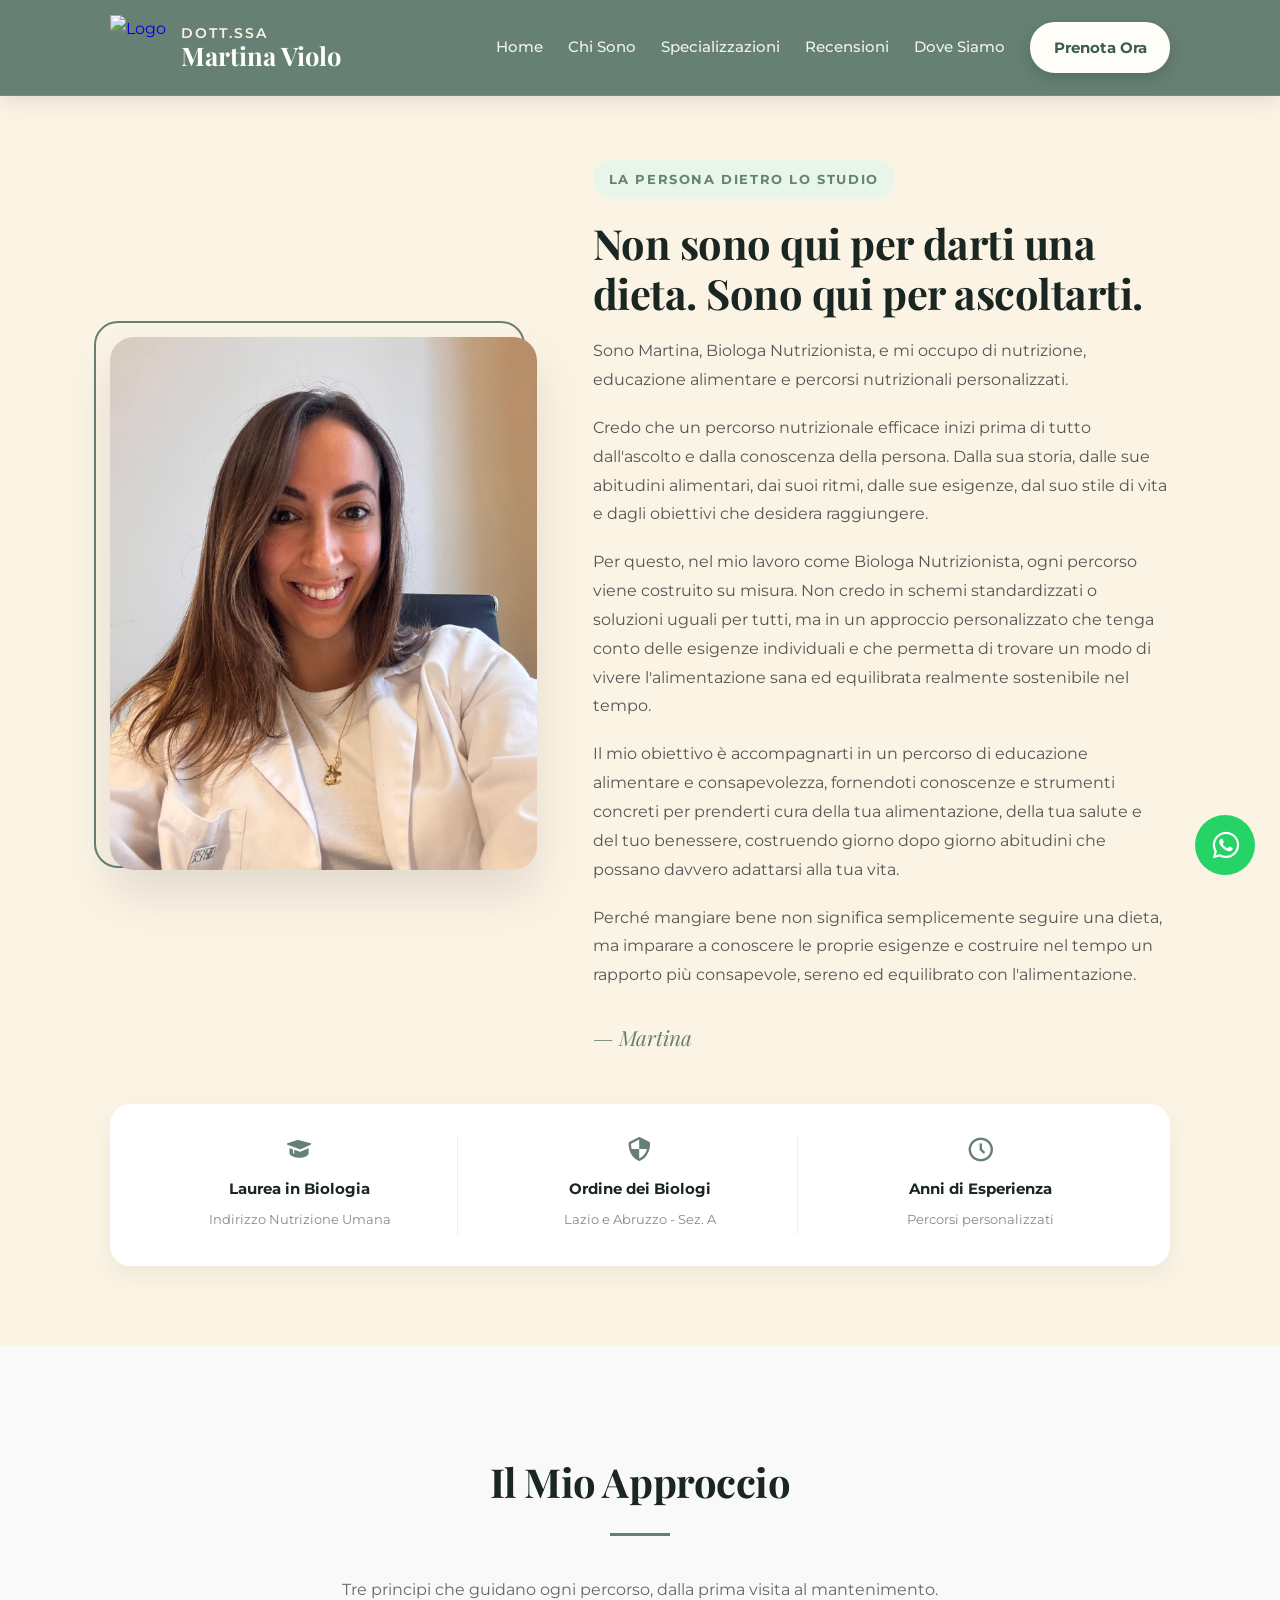
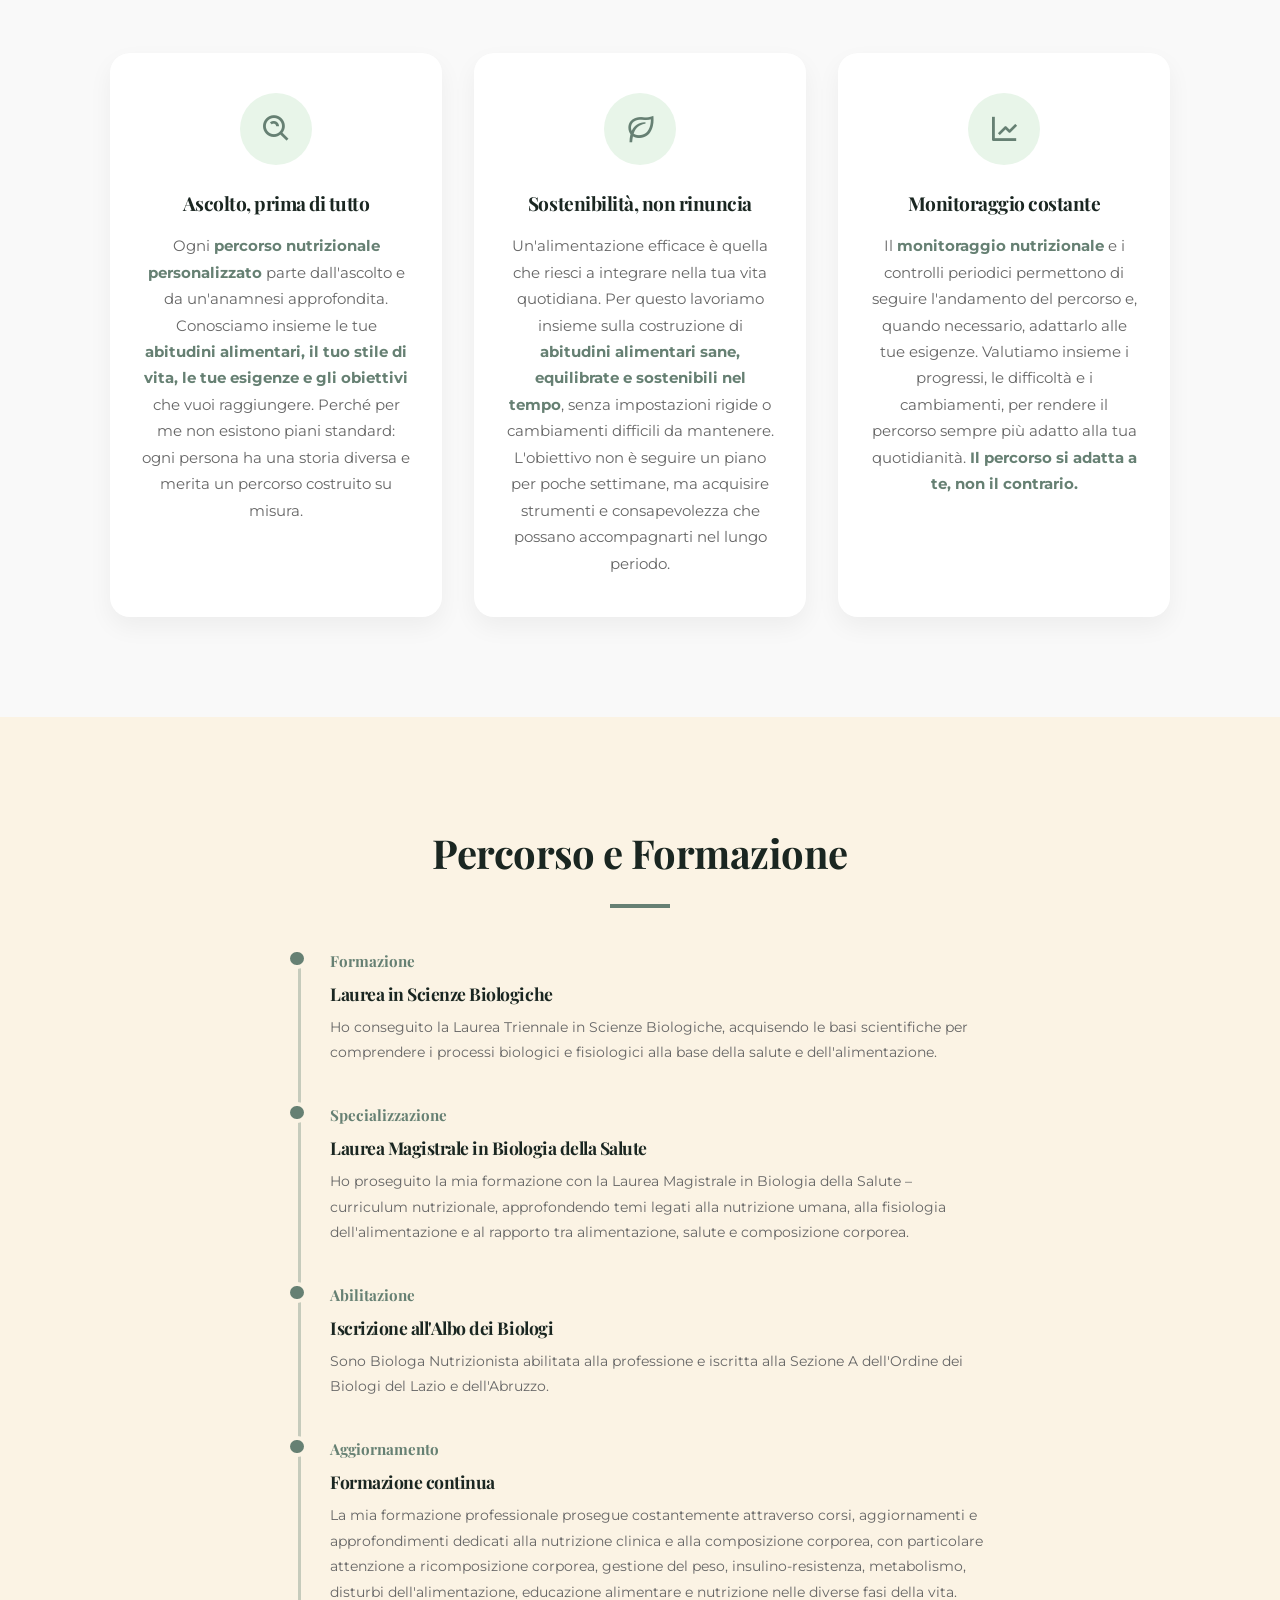
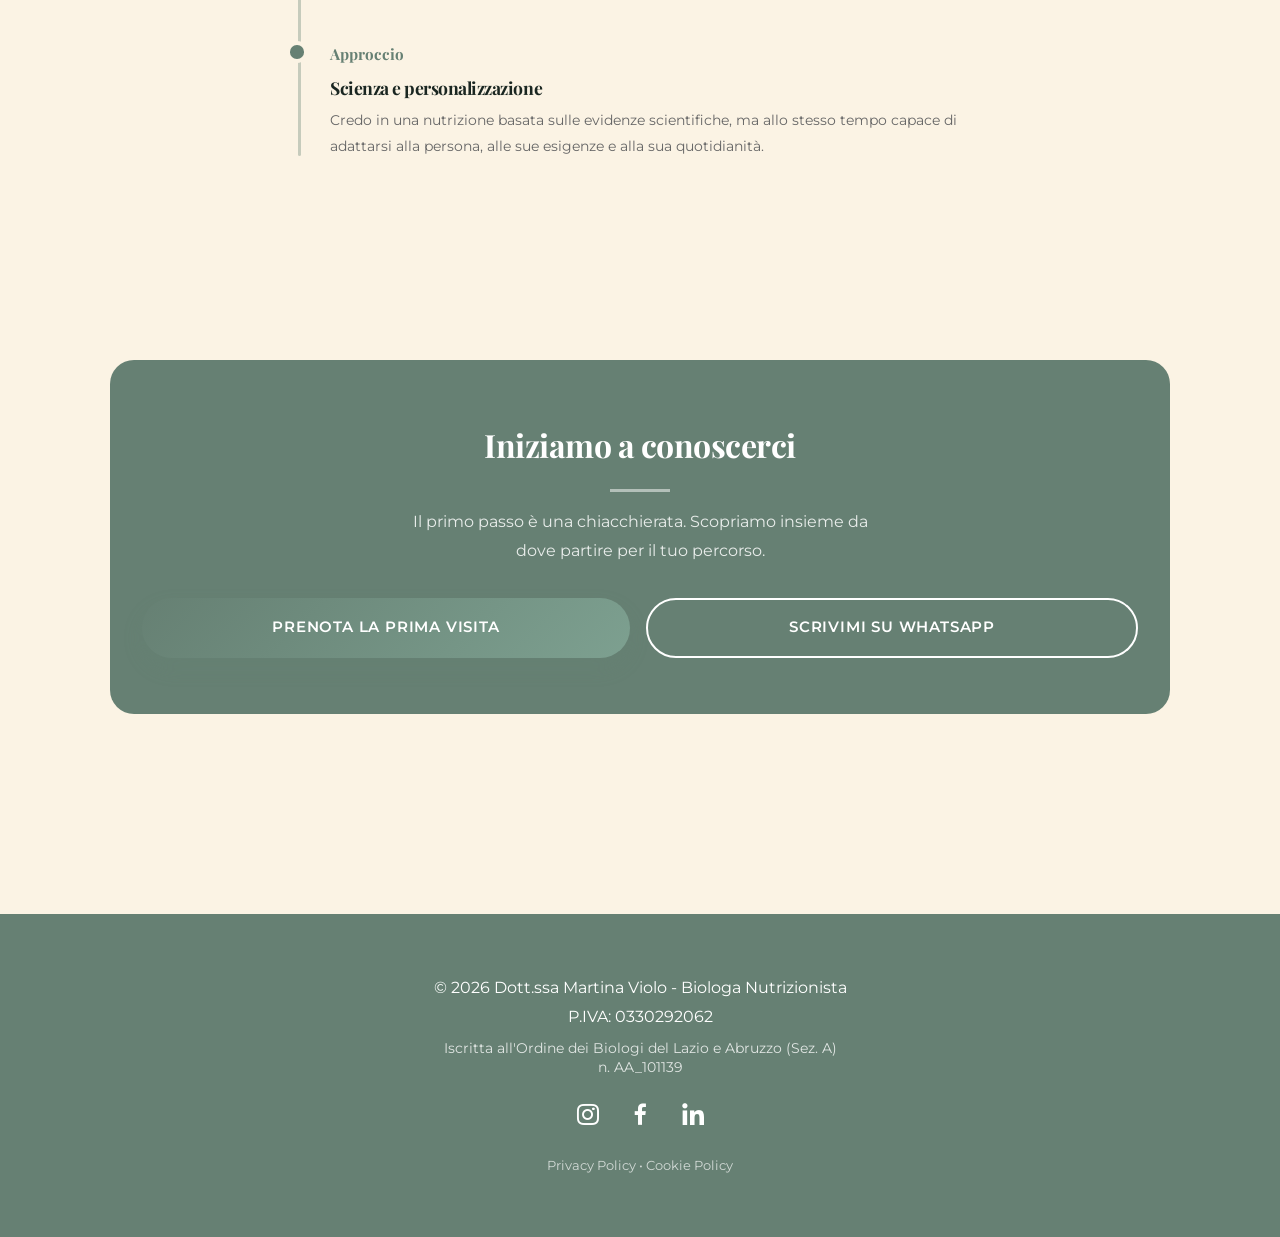
==== commit 1c25d556: "Add files via upload" ====
--- a/chi-sono.html
+++ b/chi-sono.html
@@ -175,6 +175,11 @@
             color: #1A2621;
             margin-bottom: 0.3rem;
         }
+        .timeline-item h4 i {
+            color: #668073;
+            margin-right: 0.35rem;
+            vertical-align: middle;
+        }
         .timeline-item p {
             color: #666;
             font-size: 0.9rem;
@@ -268,17 +273,19 @@
                     <span class="header-badge">La persona dietro lo studio</span>
                     <h1>Non sono qui per darti una dieta. Sono qui per ascoltarti.</h1>
                     <p>
-                        Mi chiamo Martina, sono una Biologa Nutrizionista e da anni accompagno
-                        le persone a ritrovare un rapporto sereno con il cibo. Non credo nelle
-                        diete drastiche né nelle rinunce che non si possono mantenere: credo
-                        nella scienza applicata alla vita reale, quella fatta di pranzi di
-                        lavoro, cene fuori e giornate che non vanno mai come previsto.
+                        Sono Martina, Biologa Nutrizionista, e mi occupo di nutrizione, educazione alimentare e percorsi nutrizionali personalizzati.
                     </p>
                     <p>
-                        Il mio metodo nasce dall'ascolto. Prima di parlare di calorie, voglio
-                        capire le tue abitudini, i tuoi ritmi, le tue difficoltà. Solo così un
-                        percorso nutrizionale smette di essere un peso e diventa uno strumento
-                        che funziona davvero, nel tempo.
+                        Credo che un percorso nutrizionale efficace inizi prima di tutto dall'ascolto e dalla conoscenza della persona. Dalla sua storia, dalle sue abitudini alimentari, dai suoi ritmi, dalle sue esigenze, dal suo stile di vita e dagli obiettivi che desidera raggiungere.
+                    </p>
+                    <p>
+                        Per questo, nel mio lavoro come Biologa Nutrizionista, ogni percorso viene costruito su misura. Non credo in schemi standardizzati o soluzioni uguali per tutti, ma in un approccio personalizzato che tenga conto delle esigenze individuali e che permetta di trovare un modo di vivere l'alimentazione sana ed equilibrata realmente sostenibile nel tempo.
+                    </p>
+                    <p>
+                        Il mio obiettivo è accompagnarti in un percorso di educazione alimentare e consapevolezza, fornendoti conoscenze e strumenti concreti per prenderti cura della tua alimentazione, della tua salute e del tuo benessere, costruendo giorno dopo giorno abitudini che possano davvero adattarsi alla tua vita.
+                    </p>
+                    <p>
+                        Perché mangiare bene non significa semplicemente seguire una dieta, ma imparare a conoscere le proprie esigenze e costruire nel tempo un rapporto più consapevole, sereno ed equilibrato con l'alimentazione.
                     </p>
                     <span class="about-signature">— Martina</span>
                 </div>
@@ -286,7 +293,7 @@
 
             <div class="credentials-strip" data-aos="fade-up" data-aos-delay="100">
                 <div class="credential-item">
-                    <i class='bx bx-graduation'></i>
+                    <i class='bx bxs-graduation'></i>
                     <strong>Laurea in Biologia</strong>
                     <span>Indirizzo Nutrizione Umana</span>
                 </div>
@@ -309,7 +316,7 @@
          ============================================================ -->
     <section class="section-content" style="background-color: #f9f9f9;">
         <div class="container">
-            <h2 data-aos="fade-up">Il Mio Metodo</h2>
+            <h2 data-aos="fade-up">Il Mio Approccio</h2>
             <p style="text-align:center; max-width:600px; margin:0 auto 3rem auto; color:#666;" data-aos="fade-up" data-aos-delay="100">
                 Tre principi che guidano ogni percorso, dalla prima visita al mantenimento.
             </p>
@@ -318,17 +325,17 @@
                 <div class="method-card" data-aos="fade-up">
                     <div class="method-icon"><i class='bx bx-search-alt'></i></div>
                     <h3>Ascolto, prima di tutto</h3>
-                    <p>Ogni percorso parte da un'anamnesi approfondita: stile di vita, abitudini, obiettivi reali. Nessun piano standard.</p>
+                    <p>Ogni <strong>percorso nutrizionale personalizzato</strong> parte dall'ascolto e da un'anamnesi approfondita. Conosciamo insieme le tue <strong>abitudini alimentari, il tuo stile di vita, le tue esigenze e gli obiettivi</strong> che vuoi raggiungere. Perché per me non esistono piani standard: ogni persona ha una storia diversa e merita un percorso costruito su misura.</p>
                 </div>
                 <div class="method-card" data-aos="fade-up" data-aos-delay="150">
                     <div class="method-icon"><i class='bx bx-leaf'></i></div>
                     <h3>Sostenibilità, non rinuncia</h3>
-                    <p>Un piano che non puoi seguire non funziona. Costruiamo insieme abitudini che reggono nel tempo, non per due settimane.</p>
+                    <p>Un'alimentazione efficace è quella che riesci a integrare nella tua vita quotidiana. Per questo lavoriamo insieme sulla costruzione di <strong>abitudini alimentari sane, equilibrate e sostenibili nel tempo</strong>, senza impostazioni rigide o cambiamenti difficili da mantenere. L'obiettivo non è seguire un piano per poche settimane, ma acquisire strumenti e consapevolezza che possano accompagnarti nel lungo periodo.</p>
                 </div>
                 <div class="method-card" data-aos="fade-up" data-aos-delay="300">
                     <div class="method-icon"><i class='bx bx-line-chart'></i></div>
                     <h3>Monitoraggio costante</h3>
-                    <p>I controlli periodici servono ad aggiustare la rotta, non a giudicare i risultati. Il percorso si adatta a te, non il contrario.</p>
+                    <p>Il <strong>monitoraggio nutrizionale</strong> e i controlli periodici permettono di seguire l'andamento del percorso e, quando necessario, adattarlo alle tue esigenze. Valutiamo insieme i progressi, le difficoltà e i cambiamenti, per rendere il percorso sempre più adatto alla tua quotidianità. <strong>Il percorso si adatta a te, non il contrario.</strong></p>
                 </div>
             </div>
         </div>
@@ -345,22 +352,27 @@
                 <div class="timeline-item">
                     <div class="timeline-year">Formazione</div>
                     <h4>Laurea in Scienze Biologiche</h4>
-                    <p>Specializzazione in Nutrizione Umana, con focus su fisiologia dell'alimentazione e composizione corporea.</p>
+                    <p>Ho conseguito la Laurea Triennale in Scienze Biologiche, acquisendo le basi scientifiche per comprendere i processi biologici e fisiologici alla base della salute e dell'alimentazione.</p>
+                </div>
+                <div class="timeline-item">
+                    <div class="timeline-year">Specializzazione</div>
+                    <h4>Laurea Magistrale in Biologia della Salute</h4>
+                    <p>Ho proseguito la mia formazione con la Laurea Magistrale in Biologia della Salute – curriculum nutrizionale, approfondendo temi legati alla nutrizione umana, alla fisiologia dell'alimentazione e al rapporto tra alimentazione, salute e composizione corporea.</p>
                 </div>
                 <div class="timeline-item">
                     <div class="timeline-year">Abilitazione</div>
-                    <h4>Iscrizione all'Ordine dei Biologi</h4>
-                    <p>Ordine dei Biologi del Lazio e Abruzzo, Sezione A — abilitazione alla professione di Biologo Nutrizionista.</p>
+                    <h4>Iscrizione all'Albo dei Biologi</h4>
+                    <p>Sono Biologa Nutrizionista abilitata alla professione e iscritta alla Sezione A dell'Ordine dei Biologi del Lazio e dell'Abruzzo.</p>
                 </div>
                 <div class="timeline-item">
-                    <div class="timeline-year">Formazione Continua</div>
-                    <h4>Aggiornamento professionale costante</h4>
-                    <p>Corsi e approfondimenti su nutrizione clinica, composizione corporea e approccio comportamentale all'alimentazione.</p>
+                    <div class="timeline-year">Aggiornamento</div>
+                    <h4>Formazione continua</h4>
+                    <p>La mia formazione professionale prosegue costantemente attraverso corsi, aggiornamenti e approfondimenti dedicati alla nutrizione clinica e alla composizione corporea, con particolare attenzione a ricomposizione corporea, gestione del peso, insulino-resistenza, metabolismo, disturbi dell'alimentazione, educazione alimentare e nutrizione nelle diverse fasi della vita.</p>
                 </div>
                 <div class="timeline-item">
-                    <div class="timeline-year">Oggi</div>
-                    <h4>Studio a Cassino</h4>
-                    <p>Accolgo pazienti in un ambiente accogliente, con percorsi su misura per ogni fase della vita.</p>
+                    <div class="timeline-year">Approccio</div>
+                    <h4>Scienza e personalizzazione</h4>
+                    <p>Credo in una nutrizione basata sulle evidenze scientifiche, ma allo stesso tempo capace di adattarsi alla persona, alle sue esigenze e alla sua quotidianità.</p>
                 </div>
             </div>
         </div>
@@ -376,7 +388,7 @@
                 <p>Il primo passo è una chiacchierata. Scopriamo insieme da dove partire per il tuo percorso.</p>
                 <div class="about-cta-buttons">
                     <a href="index.html#prenota" class="btn">Prenota la Prima Visita</a>
-                    <a href="https://wa.me/393331909733?text=Salve%20Dott.ssa%20Violo,%20vorrei%20saperne%20di%20pi%C3%B9%20sul%20suo%20metodo." target="_blank" class="btn-outline">Scrivimi su WhatsApp</a>
+                    <a href="https://wa.me/393331909773?text=Salve%20Dott.ssa%20Violo,%20vorrei%20saperne%20di%20pi%C3%B9%20sul%20suo%20metodo." target="_blank" class="btn-outline">Scrivimi su WhatsApp</a>
                 </div>
             </div>
         </div>
@@ -412,13 +424,13 @@
         </div>
     </footer>
 
-    <a href="https://wa.me/393331909733?text=Salve%20Dott.ssa%20Violo,%20vorrei%20informazioni." class="whatsapp-float" target="_blank">
+    <a href="https://wa.me/393331909773?text=Salve%20Dott.ssa%20Violo,%20vorrei%20informazioni." class="whatsapp-float" target="_blank">
         <i class='bx bxl-whatsapp'></i>
         <span class="whatsapp-msg">Scrivimi su WhatsApp</span>
     </a>
 
     <div class="mobile-sticky-bar">
-        <a href="https://wa.me/393331909733" class="btn-sticky-whatsapp"><i class='bx bxl-whatsapp'></i> WhatsApp</a>
+        <a href="https://wa.me/393331909773" class="btn-sticky-whatsapp"><i class='bx bxl-whatsapp'></i> WhatsApp</a>
         <a href="index.html#prenota" class="btn-sticky-book">📅 Prenota Ora</a>
     </div>
 
--- a/style.css
+++ b/style.css
@@ -54,7 +54,7 @@
 .logo-img {
     height: 4.06rem;
     width: auto;
-    filter: drop-shadow(0 0 0.18rem #FBF3E4);
+    filter: none;
     transition: transform 0.3s ease;
 }
 .logo-link:hover .logo-img { transform: rotate(-10deg) scale(1.1); }
@@ -793,9 +793,7 @@
 #chi-sono, 
 #contatti, 
 #prenota {
-    /* Invece di usare vh (percentuale schermo), usiamo un valore fisso */
-    /* 120px è circa l'altezza del menu + un po' di aria */
-    scroll-margin-top: 120px !important; 
+    scroll-margin-top: 96px !important;
 }
 
 /* Su MOBILE il menu è più piccolo, quindi riduciamo lo spazio */
@@ -806,7 +804,7 @@
     #chi-sono, 
     #contatti, 
     #prenota {
-        scroll-margin-top: 100px !important; 
+        scroll-margin-top: 96px !important;
     }
 }
 /* --- AGGIORNAMENTO FOOTER (ALBO & SOCIAL) --- */
@@ -842,7 +840,7 @@
 .social-icons a:hover {
     color: #FBF3E4;         /* Diventa color crema/oro */
     transform: translateY(-3px); /* Saltello verso l'alto */
-    filter: drop-shadow(0 0 5px rgba(255,255,255,0.5)); /* Leggero bagliore */
+    filter: none;
 }
 
 /* Aggiornamento spaziatura link privacy */
@@ -877,6 +875,10 @@
     /* Centra le card se sono poche e non riempiono lo schermo (Opzionale) */
     /* Se hai molte recensioni, meglio lasciarlo disattivato o usare margins auto */
     /* margin: 0 auto; */
+
+    /* Dissolvenza laterale: le card si affievoliscono invece di essere tagliate di netto dal bordo della sezione */
+    -webkit-mask-image: linear-gradient(to right, transparent 0, #000 2.5rem, #000 calc(100% - 2.5rem), transparent 100%);
+    mask-image: linear-gradient(to right, transparent 0, #000 2.5rem, #000 calc(100% - 2.5rem), transparent 100%);
 }
 
 /* Nascondi la barra di scorrimento (estetica più pulita) */
@@ -933,9 +935,25 @@
     color: #555;
     font-style: italic;
     line-height: 1.6;
-    margin-bottom: 1.5rem;
-    flex-grow: 1; /* Spinge l'autore in basso */
-}
+    margin-bottom: 0.6rem;
+
+    /* Altezza fissa: i testi lunghi restano leggibili tramite paginazione (vedi .review-text-nav) invece di stirare la card */
+    height: 8.6rem;
+    overflow-x: auto;
+    overflow-y: hidden;
+    column-gap: 0;
+    scroll-behavior: smooth;
+    -ms-overflow-style: none;
+    scrollbar-width: none;
+}
+.review-text::-webkit-scrollbar { display: none; }
+
+.review-text-nav { display: flex; align-items: center; justify-content: center; gap: 0.6rem; min-height: 2rem; margin-bottom: 0.8rem; }
+.review-text-nav.is-hidden { visibility: hidden; }
+.review-page-btn { background: #EEF3F0; border: none; color: #668073; width: 1.8rem; height: 1.8rem; border-radius: 50%; display: flex; align-items: center; justify-content: center; cursor: pointer; transition: background 0.2s, color 0.2s; font-size: 1rem; }
+.review-page-btn:hover:not(:disabled) { background: #668073; color: #fff; }
+.review-page-btn:disabled { opacity: 0.35; cursor: default; }
+.review-page-indicator { font-size: 0.75rem; color: #999; min-width: 2.5rem; text-align: center; }
 
 .review-author {
     display: flex;
